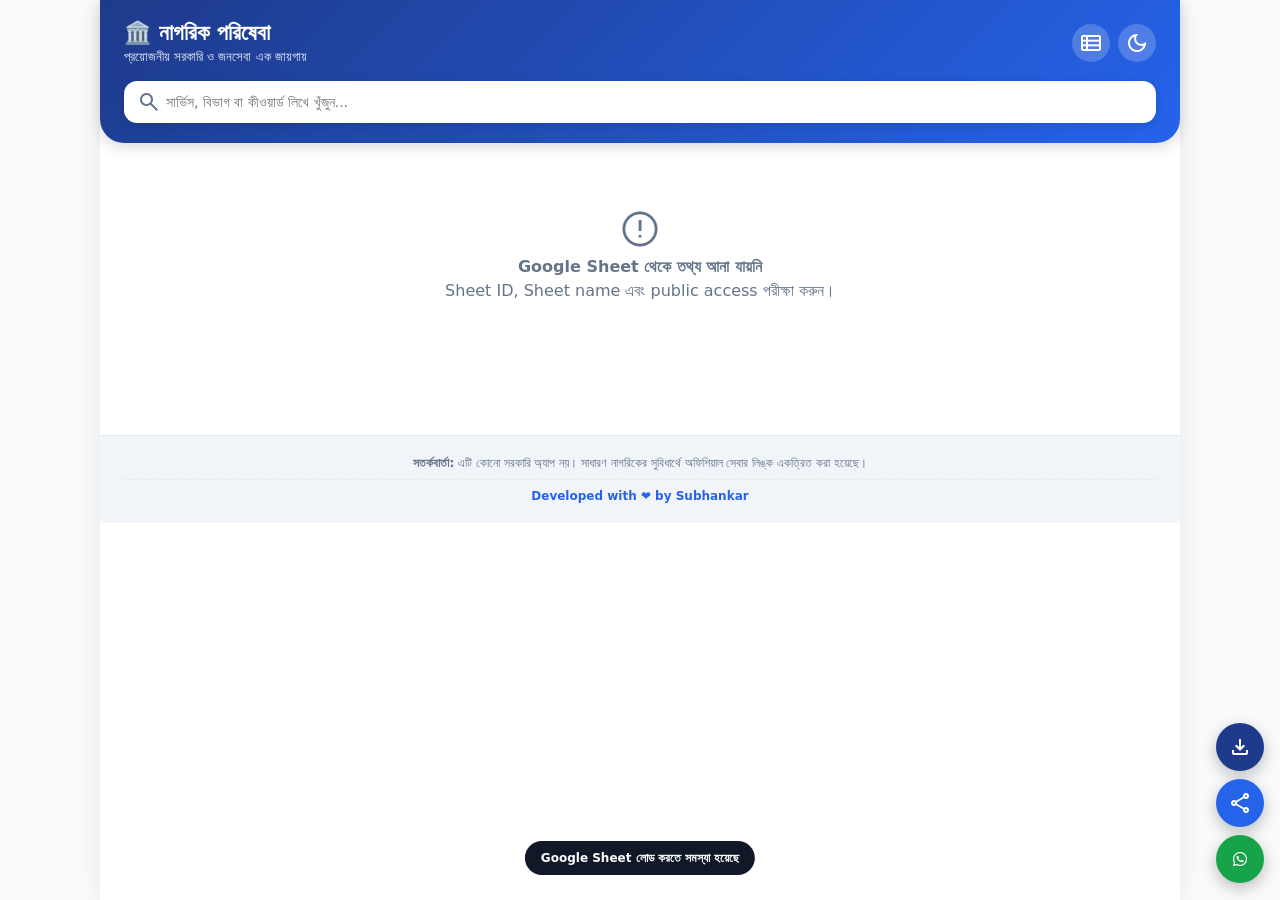
==== index_dynamic.html @ 8233a494 "Add files via upload" ====
<!DOCTYPE html>
<html lang="bn">
<head>
<meta charset="UTF-8">
<meta name="viewport" content="width=device-width, initial-scale=1.0">
<title>নাগরিক পরিষেবা</title>

<!-- Google Analytics -->
<script async src="https://www.googletagmanager.com/gtag/js?id=G-1K62MKE3JN"></script>
<script>
window.dataLayer=window.dataLayer||[];
function gtag(){dataLayer.push(arguments);}
gtag('js',new Date()); gtag('config','G-1K62MKE3JN');
</script>

<!-- OneSignal -->
<script src="https://cdn.onesignal.com/sdks/web/v16/OneSignalSDK.page.js" defer></script>
<script>
window.OneSignalDeferred=window.OneSignalDeferred||[];
OneSignalDeferred.push(async function(OneSignal){
  try{await OneSignal.init({appId:"8800109f-2e45-4275-a331-4e95d429a516"});}catch(e){}
});
</script>

<meta name="theme-color" content="#1e3a8a">
<meta name="mobile-web-app-capable" content="yes">
<meta name="apple-mobile-web-app-capable" content="yes">
<meta name="apple-mobile-web-app-title" content="নাগরিক সেবা">

<link rel="manifest" href="data:application/manifest+json,%7B%22name%22%3A%22%E0%A6%A8%E0%A6%BE%E0%A6%97%E0%A6%B0%E0%A6%BF%E0%A6%95%20%E0%A6%AA%E0%A6%B0%E0%A6%BF%E0%A6%B7%E0%A7%87%E0%A6%AC%E0%A6%BE%22%2C%22short_name%22%3A%22%E0%A6%A8%E0%A6%BE%E0%A6%97%E0%A6%B0%E0%A6%BF%E0%A6%95%20%E0%A6%B8%E0%A7%87%E0%A6%AC%E0%A6%BE%22%2C%22start_url%22%3A%22/%22%2C%22display%22%3A%22standalone%22%2C%22theme_color%22%3A%22%231e3a8a%22%7D">
<link rel="stylesheet" href="https://fonts.googleapis.com/css2?family=Material+Symbols+Outlined:opsz,wght,FILL,GRAD@24,400,0,0">
<link rel="stylesheet" href="https://cdnjs.cloudflare.com/ajax/libs/font-awesome/6.4.0/css/all.min.css">

<style>
:root{
  --bg:#f8fafc;--panel:#fff;--text:#0f172a;--muted:#64748b;
  --head1:#1e3a8a;--head2:#2563eb;--border:#e2e8f0;
  --footer:#f1f5f9;--shadow:0 4px 14px rgba(0,0,0,.07);
}
[data-theme="dark"]{
  --bg:#0b0f19;--panel:#111827;--text:#f8fafc;--muted:#94a3b8;
  --head1:#0b1329;--head2:#1e293b;--border:#374151;--footer:#0b0f19;
  --shadow:0 4px 14px rgba(0,0,0,.35);
}
*{box-sizing:border-box;margin:0;padding:0;font-family:system-ui,-apple-system,BlinkMacSystemFont,"Segoe UI","Noto Sans Bengali",sans-serif;-webkit-tap-highlight-color:transparent}
body{background:var(--bg);color:var(--text);display:flex;justify-content:center;min-height:100vh}
.app{width:100%;max-width:1080px;min-height:100vh;background:var(--panel);box-shadow:0 0 25px rgba(0,0,0,.08);position:relative}
header{background:linear-gradient(135deg,var(--head1),var(--head2));color:#fff;padding:20px 24px;border-radius:0 0 24px 24px;box-shadow:0 4px 15px rgba(0,0,0,.15)}
.header-top{display:flex;justify-content:space-between;align-items:center;gap:15px}
.header-title{font-size:22px;font-weight:900;display:flex;align-items:center;gap:8px}
.header-sub{font-size:13px;opacity:.9;margin-top:4px}
.controls{display:flex;gap:8px}
.hbtn{border:0;background:rgba(255,255,255,.2);color:#fff;width:38px;height:38px;border-radius:50%;cursor:pointer;display:grid;place-items:center}
.search{margin-top:16px;position:relative}
.search input{width:100%;padding:13px 45px 13px 42px;border:0;outline:0;border-radius:13px;background:#fff;color:#0f172a;font-size:14px;box-shadow:0 2px 8px rgba(0,0,0,.12)}
.search .material-symbols-outlined{position:absolute;left:13px;top:50%;transform:translateY(-50%);color:#64748b}
#clearSearch{position:absolute;right:8px;top:50%;transform:translateY(-50%);border:0;background:#e2e8f0;color:#475569;border-radius:50%;width:27px;height:27px;cursor:pointer;display:none}
.content{padding:20px 24px 100px}
.banner{display:none;color:#fff;text-decoration:none;border-radius:22px;padding:20px 22px;margin-bottom:20px;align-items:center;justify-content:space-between;gap:14px;border:2px solid rgba(255,255,255,.35);box-shadow:0 7px 22px rgba(0,0,0,.15);animation:pulse 2.3s infinite}
@keyframes pulse{50%{transform:scale(1.012);box-shadow:0 0 26px rgba(255,255,255,.35),0 9px 28px rgba(0,0,0,.2)}}
.fb{display:flex;align-items:center;gap:15px}.fb-icon{width:58px;height:58px;border-radius:17px;background:rgba(255,255,255,.2);display:grid;place-items:center;font-size:30px;flex-shrink:0}.fb-title{font-size:18px;font-weight:900}.fb-desc{font-size:13px;opacity:.95;margin-top:4px}
.filterbar{display:flex;gap:8px;overflow-x:auto;padding:2px 0 8px;scrollbar-width:none}.filterbar::-webkit-scrollbar{display:none}
.filter-btn{border:1px solid var(--border);background:var(--bg);color:var(--muted);border-radius:999px;padding:8px 13px;font-size:12px;font-weight:800;white-space:nowrap;cursor:pointer}
.filter-btn.active{background:#2563eb;color:#fff;border-color:#2563eb}
.section{margin-top:20px}.section-label{font-size:15px;font-weight:900;color:var(--muted);margin:0 0 11px 3px;display:flex;align-items:center;gap:7px}
.grid{display:grid;grid-template-columns:repeat(2,1fr);gap:13px}.list{display:flex;flex-direction:column;gap:11px}
.card{display:flex;position:relative;text-decoration:none;border-radius:16px;padding:14px;min-width:0;box-shadow:var(--shadow);border:1px solid rgba(0,0,0,.07);cursor:pointer;transition:transform .15s,opacity .15s}
.grid .card{flex-direction:column;align-items:flex-start}.list .card{align-items:center;gap:14px}.card:active{transform:scale(.985)}
.icon{width:45px;height:45px;border-radius:13px;background:rgba(255,255,255,.92);display:grid;place-items:center;font-size:21px;flex-shrink:0;margin-right:6px;box-shadow:0 2px 6px rgba(0,0,0,.08)}
.grid .icon{margin:0 0 10px}.info{min-width:0}.title{font-size:14.5px;font-weight:900;line-height:1.35}.desc{font-size:12px;font-weight:650;margin-top:3px;line-height:1.4;opacity:.88}
.badge{position:absolute;top:8px;right:8px;font-size:9px;background:#fff;color:#dc2626;border-radius:999px;padding:3px 6px;font-weight:900;box-shadow:0 1px 4px rgba(0,0,0,.15)}
.empty{display:none;text-align:center;padding:35px 15px;color:var(--muted)}.empty .material-symbols-outlined{font-size:42px;display:block;margin-bottom:7px}
.status{text-align:center;font-size:12px;color:var(--muted);padding:15px;display:none}
.clr-red{background:linear-gradient(135deg,#ef4444,#dc2626);color:#fff}.clr-blue{background:linear-gradient(135deg,#0284c7,#1e3a8a);color:#fff}.clr-green{background:linear-gradient(135deg,#16a34a,#15803d);color:#fff}.clr-purple{background:linear-gradient(135deg,#9333ea,#6b21a8);color:#fff}.clr-amber{background:linear-gradient(135deg,#d97706,#b45309);color:#fff}.clr-orange{background:linear-gradient(135deg,#ea580c,#c2410c);color:#fff}.clr-teal{background:linear-gradient(135deg,#0d9488,#0f766e);color:#fff}.clr-indigo{background:linear-gradient(135deg,#4f46e5,#3730a3);color:#fff}.clr-emerald{background:linear-gradient(135deg,#059669,#047857);color:#fff}.clr-slate{background:linear-gradient(135deg,#475569,#1e293b);color:#fff}
[data-theme="dark"] .icon{background:rgba(255,255,255,.2);color:#fff}
.modal{position:fixed;inset:0;background:rgba(0,0,0,.67);backdrop-filter:blur(4px);display:none;align-items:center;justify-content:center;z-index:1000;padding:12px}
.modal-box{background:var(--panel);color:var(--text);width:100%;max-width:650px;max-height:88vh;border-radius:23px;padding:18px 20px;box-shadow:0 18px 45px rgba(0,0,0,.3);overflow:auto}
.modal-head{display:flex;justify-content:space-between;align-items:center;border-bottom:1px solid var(--border);padding-bottom:12px;margin-bottom:13px}
.modal-head h3{font-size:17px;font-weight:900}.close{border:0;background:rgba(100,116,139,.12);color:var(--text);width:34px;height:34px;border-radius:50%;cursor:pointer;font-size:19px}
.action-row{border:1px solid var(--border);background:var(--bg);border-radius:14px;padding:13px;margin:9px 0;display:flex;justify-content:space-between;align-items:center;gap:12px}.action-info{min-width:0}.action-title{font-weight:850;font-size:14px}.action-desc{font-size:12px;color:var(--muted);margin-top:3px}.actions{display:flex;gap:6px;flex-wrap:wrap;justify-content:flex-end}.action-btn{display:inline-flex;align-items:center;gap:5px;border:0;border-radius:10px;padding:9px 12px;color:#fff;text-decoration:none;font-size:12px;font-weight:850;white-space:nowrap;cursor:pointer}.btn-blue{background:#2563eb}.btn-green{background:#16a34a}.btn-wa{background:#16a34a}.btn-call{background:#0f766e}.btn-gray{background:#475569}
.contact-box{margin-top:22px;border:1px solid var(--border);border-radius:18px;padding:16px;background:var(--bg)}.contact-title{font-weight:900;margin-bottom:9px}.contact-item{display:flex;justify-content:space-between;align-items:center;gap:10px;padding:10px 0;border-bottom:1px dashed var(--border)}.contact-item:last-child{border-bottom:0}.contact-name{font-size:13px;font-weight:800}.contact-number{font-size:12px;color:var(--muted)}
.support{margin-top:25px;padding:20px;border-radius:20px;background:linear-gradient(135deg,#0f766e,#115e59);color:#fff}.support-badge{font-size:11px;font-weight:900;opacity:.9}.support h3{font-size:18px;margin:5px 0}.support p{font-size:13px;line-height:1.55;opacity:.95}.support-actions{display:flex;gap:8px;flex-wrap:wrap;margin-top:13px}.support a{background:#fff;color:#0f766e;text-decoration:none;padding:10px 14px;border-radius:11px;font-size:12px;font-weight:900}
.floating{position:fixed;right:16px;bottom:17px;z-index:900;display:flex;flex-direction:column;gap:8px}.float{width:48px;height:48px;border-radius:50%;border:0;color:#fff;display:grid;place-items:center;text-decoration:none;box-shadow:0 5px 16px rgba(0,0,0,.25);cursor:pointer}.install{background:#1e3a8a}.share{background:#2563eb}.wa{background:#16a34a}.float .label{display:none}
footer{padding:18px 24px;text-align:center;background:var(--footer);border-top:1px solid var(--border);color:var(--muted);font-size:12px;line-height:1.5}
.toast{position:fixed;left:50%;bottom:25px;transform:translateX(-50%) translateY(80px);background:#111827;color:#fff;padding:10px 16px;border-radius:999px;font-size:12px;font-weight:800;z-index:2000;transition:.25s;opacity:0}.toast.show{transform:translateX(-50%) translateY(0);opacity:1}
@media(min-width:700px){.grid{grid-template-columns:repeat(3,1fr)}}
@media(min-width:1000px){.grid{grid-template-columns:repeat(4,1fr)}}
@media(max-width:520px){header{padding:17px}.content{padding:16px 15px 100px}.header-title{font-size:19px}.controls{gap:5px}.hbtn{width:35px;height:35px}.fb-title{font-size:16px}.fb-icon{width:50px;height:50px}.action-row{align-items:flex-start;flex-direction:column}.actions{width:100%;justify-content:flex-start}}
</style>
</head>

<body>
<div class="app">
<header>
  <div class="header-top">
    <div>
      <div class="header-title">🏛️ নাগরিক পরিষেবা</div>
      <div class="header-sub">প্রয়োজনীয় সরকারি ও জনসেবা এক জায়গায়</div>
    </div>
    <div class="controls">
      <button class="hbtn" onclick="toggleLayout()" title="Grid/List"><span id="viewIcon" class="material-symbols-outlined">view_list</span></button>
      <button class="hbtn" onclick="toggleTheme()" title="Theme"><span id="themeIcon" class="material-symbols-outlined">dark_mode</span></button>
    </div>
  </div>
  <div class="search">
    <span class="material-symbols-outlined">search</span>
    <input id="searchInput" type="search" placeholder="সার্ভিস, বিভাগ বা কীওয়ার্ড লিখে খুঁজুন..." oninput="filterServices()">
    <button id="clearSearch" onclick="clearSearch()">✕</button>
  </div>
</header>

<main class="content">
  <a id="featuredBanner" class="banner clr-orange" href="#" target="_blank">
    <div class="fb">
      <div id="bannerIcon" class="fb-icon">📢</div>
      <div><div id="bannerTitle" class="fb-title"></div><div id="bannerDesc" class="fb-desc"></div></div>
    </div>
    <span class="material-symbols-outlined">arrow_forward</span>
  </a>

  <div id="categoryFilters" class="filterbar"></div>
  <div id="loading" class="status">⏳ পরিষেবাগুলি লোড হচ্ছে...</div>
  <div id="serviceContainer"></div>
  <div id="emptyState" class="empty"><span class="material-symbols-outlined">search_off</span><b>কোনো পরিষেবা পাওয়া যায়নি</b><div style="margin-top:5px">অন্য শব্দ দিয়ে আবার চেষ্টা করুন।</div></div>

  <div id="supportBox" class="support" style="display:none">
    <div class="support-badge">🤝 আপনার ডিজিটাল বন্ধু</div>
    <h3 id="supportTitle">Online পরিষেবা</h3>
    <p id="supportDesc">অনলাইন ফর্ম, কার্ড ডাউনলোড, সংশোধন বা প্রিন্টের প্রয়োজনে যোগাযোগ করতে পারেন।</p>
    <div id="supportActions" class="support-actions"></div>
  </div>
</main>

<footer>
  <p><strong>সতর্কবার্তা:</strong> এটি কোনো সরকারি অ্যাপ নয়। সাধারণ নাগরিকের সুবিধার্থে অফিশিয়াল সেবার লিঙ্ক একত্রিত করা হয়েছে।</p>
  <p style="margin-top:7px;border-top:1px dashed var(--border);padding-top:7px;font-weight:700;color:#2563eb">Developed with ❤️ by Subhankar</p>
</footer>
</div>

<div class="floating">
  <button class="float install" onclick="installApp()" title="Install"><span class="material-symbols-outlined">download</span></button>
  <button class="float share" onclick="shareApp()" title="Share"><span class="material-symbols-outlined">share</span></button>
  <a id="floatWhatsApp" class="float wa" href="#" target="_blank" title="WhatsApp"><i class="fa-brands fa-whatsapp"></i></a>
</div>

<div id="serviceModal" class="modal" onclick="closeModal(event)">
  <div class="modal-box" onclick="event.stopPropagation()">
    <div class="modal-head">
      <h3 id="modalTitle">পরিষেবা</h3>
      <button class="close" onclick="hideModal()">✕</button>
    </div>
    <div id="modalContent"></div>
  </div>
</div>

<div id="toast" class="toast"></div>

<script>
/* =========================================================
   GOOGLE SHEET CONFIGURATION
   ========================================================= */
const CONTACT_SHEET_ID = "116flqqFRP8Z1xw6rGG1QKOlGYIydOn1Sn3ffClqtbd0";
const SERVICES_SHEET_ID = "1GEqurAZh1_GRDfNkUpyRBXl6dAmTtyo36_6dBpTbbZo";
const SHEET_NAME = "Sheet1";

/*
SERVICES SHEET recommended columns:
id | category | category_icon | name | description | icon | link |
type | color | active | order | badge | keywords

type:
link          = normal website link
phone         = tel link
whatsapp      = WhatsApp link
modal         = opens popup; link/action_link can be used
coming-soon   = shows coming soon popup
contact       = opens contact popup

color:
clr-red / clr-blue / clr-green / clr-purple / clr-amber /
clr-orange / clr-teal / clr-indigo / clr-emerald / clr-slate

active:
TRUE / FALSE
*/

/*
CONTACT SHEET recommended columns:
category | name | desc | call | whatsapp | action_link | mini_statement | active | order

Examples:
bank | SBI | SBI Balance Check | 18001234 | 919xxxxxxxxx | https://... | 18001234 | TRUE | 1
contact | WhatsApp | Online support | 9332434992 | 919332434992 | | | TRUE | 1
contact | Call | Direct support | 9332434992 | | | | TRUE | 2
*/

let allServices = [];
let allContacts = [];
let currentCategory = "all";
let deferredPrompt = null;
let layoutMode = localStorage.getItem("layoutView") || "grid";

/* ---------- নিরাপদ HTML ---------- */
function esc(value){
  return String(value ?? "").replace(/[&<>"']/g, m => ({
    "&":"&amp;","<":"&lt;",">":"&gt;",'"':"&quot;","'":"&#039;"
  }[m]));
}
function clean(value){ return String(value ?? "").trim(); }
function activeRow(row){ return !["false","no","0","off","inactive"].includes(clean(row.active).toLowerCase()); }
function orderValue(row){ const n=parseInt(row.order,10); return Number.isFinite(n)?n:999999; }
function colorClass(row){ const c=clean(row.color); return /^clr-[a-z]+$/i.test(c)?c:"clr-blue"; }
function iconValue(row){ return clean(row.icon)||clean(row.category_icon)||"🔗"; }

/* ---------- theme ---------- */
function applyTheme(theme){
  document.documentElement.setAttribute("data-theme",theme);
  document.getElementById("themeIcon").textContent=theme==="dark"?"light_mode":"dark_mode";
}
function toggleTheme(){
  const t=document.documentElement.getAttribute("data-theme")==="dark"?"light":"dark";
  applyTheme(t); localStorage.setItem("theme",t);
}
applyTheme(localStorage.getItem("theme")||"light");

/* ---------- grid/list ---------- */
function applyLayout(){
  document.querySelectorAll(".service-grid").forEach(el=>{
    el.classList.toggle("grid",layoutMode==="grid");
    el.classList.toggle("list",layoutMode==="list");
  });
  document.getElementById("viewIcon").textContent=layoutMode==="grid"?"view_list":"grid_view";
}
function toggleLayout(){
  layoutMode=layoutMode==="grid"?"list":"grid";
  localStorage.setItem("layoutView",layoutMode); applyLayout();
}

/* ---------- URL helpers ---------- */
function normalizePhone(v){
  return clean(v).replace(/[^\d+]/g,"");
}
function waUrl(number,message=""){
  let n=clean(number).replace(/[^\d]/g,"");
  if(n.length===10) n="91"+n;
  return "https://wa.me/"+n+(message?"?text="+encodeURIComponent(message):"");
}
function openUrl(url){
  if(!url) return;
  window.open(url,"_blank","noopener,noreferrer");
}

/* ---------- card action ---------- */
function cardMarkup(row){
  const name=clean(row.name)||"পরিষেবা";
  const desc=clean(row.description)||clean(row.desc)||clean(row.dept)||"বিস্তারিত দেখতে ক্লিক করুন";
  const type=clean(row.type).toLowerCase()||"link";
  const color=colorClass(row);
  const icon=iconValue(row);
  const badge=clean(row.badge);
  const keywords=clean(row.keywords);
  const searchable=(name+" "+desc+" "+clean(row.category)+" "+keywords).toLowerCase();

  let action="";
  if(type==="phone" || clean(row.call)){
    action=`onclick="event.preventDefault(); openPhone('${esc(normalizePhone(row.call||row.link))}')"`;
  }else if(type==="whatsapp"){
    action=`onclick="event.preventDefault(); openWhatsApp('${esc(row.whatsapp||row.link)}','${esc(row.whatsapp_message||name)}')"`;
  }else if(type==="modal" || type==="contact"){
    action=`onclick="event.preventDefault(); openServiceModal(${JSON.stringify(row).replace(/</g,"\\u003c")})"`;
  }else if(type==="coming-soon"){
    action=`onclick="event.preventDefault(); showComingSoon('${esc(name)}')"`;
  }else{
    const href=clean(row.link)||clean(row.action_link)||"#";
    action=`href="${esc(href)}" target="_blank" rel="noopener noreferrer"`;
  }

  return `<a class="card ${color}" data-search="${esc(searchable)}" data-category="${esc(clean(row.category))}" ${action}>
    ${badge?`<span class="badge">${esc(badge)}</span>`:""}
    <div class="icon">${esc(icon)}</div>
    <div class="info"><div class="title">${esc(name)}</div><div class="desc">${esc(desc)}</div></div>
  </a>`;
}

function renderServices(){
  const container=document.getElementById("serviceContainer");
  container.innerHTML="";
  const categories=[...new Set(allServices.map(x=>clean(x.category)).filter(Boolean))];

  const filtered=allServices.filter(row=>{
    const cat=clean(row.category);
    return currentCategory==="all" || cat===currentCategory;
  });

  if(!filtered.length){
    document.getElementById("emptyState").style.display="block";
    return;
  }
  document.getElementById("emptyState").style.display="none";

  const groups={};
  filtered.forEach(row=>{
    const cat=clean(row.category)||"অন্যান্য";
    if(!groups[cat]) groups[cat]=[];
    groups[cat].push(row);
  });

  Object.keys(groups).forEach(cat=>{
    const rows=groups[cat].sort((a,b)=>orderValue(a)-orderValue(b));
    const first=rows[0];
    const section=document.createElement("section");
    section.className="section service-section";
    section.dataset.category=cat;
    section.innerHTML=`
      <div class="section-label">${esc(clean(first.category_icon)||"📌")} ${esc(cat)}</div>
      <div class="service-grid">${rows.map(cardMarkup).join("")}</div>`;
    container.appendChild(section);
  });
  applyLayout();
  filterServices();
}

function renderFilters(){
  const box=document.getElementById("categoryFilters");
  const categories=[...new Set(allServices.map(x=>clean(x.category)).filter(Boolean))];
  box.innerHTML=`<button class="filter-btn active" data-cat="all" onclick="setCategory('all')">সব</button>`+
    categories.map(c=>`<button class="filter-btn" data-cat="${esc(c)}" onclick="setCategory('${esc(c)}')">${esc(c)}</button>`).join("");
}
function setCategory(cat){
  currentCategory=cat;
  document.querySelectorAll(".filter-btn").forEach(b=>b.classList.toggle("active",b.dataset.cat===cat));
  renderServices();
}

/* ---------- search ---------- */
function filterServices(){
  const q=clean(document.getElementById("searchInput").value).toLowerCase();
  document.getElementById("clearSearch").style.display=q?"block":"none";
  let visible=0;
  document.querySelectorAll(".service-section").forEach(section=>{
    let sectionVisible=0;
    section.querySelectorAll(".card").forEach(card=>{
      const hit=!q || clean(card.dataset.search).toLowerCase().includes(q);
      card.style.display=hit?(layoutMode==="grid"?"flex":"flex"):"none";
      if(hit)sectionVisible++;
    });
    section.style.display=sectionVisible?"block":"none";
    visible+=sectionVisible;
  });
  document.getElementById("emptyState").style.display=visible?"none":"block";
}
function clearSearch(){
  document.getElementById("searchInput").value="";
  filterServices();
  document.getElementById("searchInput").focus();
}

/* ---------- modal ---------- */
function showModal(title,html){
  document.getElementById("modalTitle").textContent=title||"পরিষেবা";
  document.getElementById("modalContent").innerHTML=html;
  document.getElementById("serviceModal").style.display="flex";
}
function hideModal(){document.getElementById("serviceModal").style.display="none";}
function closeModal(e){if(e.target.id==="serviceModal")hideModal();}
function showComingSoon(name){
  showModal(name,`<div style="text-align:center;padding:18px 5px">
    <div style="font-size:45px">⏳</div>
    <h3 style="margin:8px 0">শীঘ্রই আসছে</h3>
    <p style="color:var(--muted);line-height:1.6;font-size:13px">এই পরিষেবাটির লিঙ্ক এখনও দেওয়া হয়নি। Google Sheet-এর <b>link</b> কলামে লিঙ্ক বসালে এটি সরাসরি চালু করা যাবে।</p>
  </div>`);
}
function openServiceModal(row){
  const name=clean(row.name)||"পরিষেবা";
  const desc=clean(row.description)||clean(row.desc)||"";
  const links=[];
  const link=clean(row.link)||clean(row.action_link);
  const call=normalizePhone(row.call);
  const wa=clean(row.whatsapp);
  if(link) links.push(`<a class="action-btn btn-blue" href="${esc(link)}" target="_blank" rel="noopener">পোর্টাল <span class="material-symbols-outlined" style="font-size:15px">open_in_new</span></a>`);
  if(call) links.push(`<a class="action-btn btn-call" href="tel:${esc(call)}">📞 Call</a>`);
  if(wa) links.push(`<a class="action-btn btn-wa" href="${esc(waUrl(wa,name))}" target="_blank"><i class="fa-brands fa-whatsapp"></i> WhatsApp</a>`);
  showModal(name,`<div class="action-row">
    <div class="action-info"><div class="action-title">${esc(name)}</div><div class="action-desc">${esc(desc)}</div></div>
    <div class="actions">${links.join("")||'<span style="font-size:12px;color:var(--muted)">কোনো action link দেওয়া হয়নি</span>'}</div>
  </div>`);
}
function openPhone(number){ if(number) location.href="tel:"+number; }
function openWhatsApp(number,message){
  if(number) window.open(waUrl(number,message||"নমস্কার"),"_blank","noopener");
}

/* ---------- banner ---------- */
function renderBanner(){
  const b=allServices.find(x=>clean(x.category).toLowerCase()==="banner" && activeRow(x));
  const el=document.getElementById("featuredBanner");
  if(!b){el.style.display="none";return;}
  el.style.display="flex";
  el.className="banner "+colorClass(b);
  el.href=clean(b.link)||clean(b.action_link)||"#";
  el.target="_blank";
  document.getElementById("bannerIcon").textContent=iconValue(b);
  document.getElementById("bannerTitle").textContent=clean(b.name)||"বিশেষ ঘোষণা";
  document.getElementById("bannerDesc").textContent=clean(b.description)||clean(b.desc)||"বিস্তারিত জানতে ক্লিক করুন";
}

/* ---------- contacts ---------- */
function renderContacts(){
  const active=allContacts.filter(activeRow).sort((a,b)=>orderValue(a)-orderValue(b));
  const wa=active.find(x=>clean(x.whatsapp));
  const phone=active.find(x=>clean(x.call));

  const floatWa=document.getElementById("floatWhatsApp");
  if(wa) floatWa.href=waUrl(wa.whatsapp,"নমস্কার, নাগরিক পরিষেবা সম্পর্কে যোগাযোগ করতে চাই।");
  else if(phone) floatWa.href="tel:"+normalizePhone(phone.call);
  else floatWa.style.display="none";

  const supportRows=active.filter(x=>clean(x.category).toLowerCase()==="contact" || clean(x.category).toLowerCase()==="support");
  if(!supportRows.length)return;

  const box=document.getElementById("supportBox");
  box.style.display="block";
  const title=supportRows.find(x=>clean(x.name))?.name;
  if(title) document.getElementById("supportTitle").textContent=title;
  const desc=supportRows.find(x=>clean(x.desc))?.desc;
  if(desc) document.getElementById("supportDesc").textContent=desc;

  document.getElementById("supportActions").innerHTML=supportRows.map(x=>{
    const n=clean(x.name)||"যোগাযোগ";
    if(clean(x.whatsapp)) return `<a href="${esc(waUrl(x.whatsapp,n))}" target="_blank"><i class="fa-brands fa-whatsapp"></i> ${esc(n)}</a>`;
    if(clean(x.call)) return `<a href="tel:${esc(normalizePhone(x.call))}">📞 ${esc(n)}</a>`;
    if(clean(x.action_link)) return `<a href="${esc(x.action_link)}" target="_blank">🔗 ${esc(n)}</a>`;
    return "";
  }).join("");
}

/* ---------- Google Sheets ---------- */
async function fetchSheet(id){
  const url=`https://opensheet.elk.sh/${id}/${encodeURIComponent(SHEET_NAME)}`;
  const res=await fetch(url,{cache:"no-store"});
  if(!res.ok) throw new Error("Sheet HTTP "+res.status);
  const data=await res.json();
  return Array.isArray(data)?data:[];
}
async function loadSheets(){
  document.getElementById("loading").style.display="block";
  try{
    const [services,contacts]=await Promise.all([
      fetchSheet(SERVICES_SHEET_ID),
      fetchSheet(CONTACT_SHEET_ID)
    ]);
    allServices=services.filter(activeRow).filter(x=>clean(x.name)).sort((a,b)=>orderValue(a)-orderValue(b));
    allContacts=contacts.filter(activeRow).sort((a,b)=>orderValue(a)-orderValue(b));

    if(allServices.length){
      renderBanner(); renderFilters(); renderServices();
    }else{
      document.getElementById("emptyState").style.display="block";
      document.getElementById("emptyState").innerHTML="<span class='material-symbols-outlined'>cloud_off</span><b>Services Sheet-এ কোনো active service পাওয়া যায়নি</b><div style='margin-top:5px'>active কলামে TRUE দিন এবং name পূরণ করুন।</div>";
    }
    renderContacts();
  }catch(err){
    console.error(err);
    document.getElementById("emptyState").style.display="block";
    document.getElementById("emptyState").innerHTML="<span class='material-symbols-outlined'>error</span><b>Google Sheet থেকে তথ্য আনা যায়নি</b><div style='margin-top:5px'>Sheet ID, Sheet name এবং public access পরীক্ষা করুন।</div>";
    showToast("Google Sheet লোড করতে সমস্যা হয়েছে");
  }finally{
    document.getElementById("loading").style.display="none";
  }
}

/* ---------- PWA / share ---------- */
window.addEventListener("beforeinstallprompt",e=>{e.preventDefault();deferredPrompt=e;});
async function installApp(){
  if(deferredPrompt){
    deferredPrompt.prompt();
    try{await deferredPrompt.userChoice;}catch(e){}
    deferredPrompt=null;
  }else{
    showToast("Browser-এর Menu থেকে Install / Add to Home Screen ব্যবহার করুন");
  }
}
function shareApp(){
  const data={title:"নাগরিক পরিষেবা",text:"দরকারি সরকারি ও জনসেবা এক জায়গায়",url:location.href};
  if(navigator.share) navigator.share(data).catch(()=>{});
  else openWhatsApp("",data.text+" "+data.url);
}
function showToast(msg){
  const t=document.getElementById("toast");t.textContent=msg;t.classList.add("show");
  clearTimeout(window.toastTimer);window.toastTimer=setTimeout(()=>t.classList.remove("show"),2600);
}
document.addEventListener("keydown",e=>{if(e.key==="Escape")hideModal();});

/* ---------- start ---------- */
document.addEventListener("DOMContentLoaded",loadSheets);
</script>

<script>
window.va=window.va||function(){(window.vaq=window.vaq||[]).push(arguments);};
</script>
<script defer src="/_vercel/insights/script.js"></script>
</body>
</html>
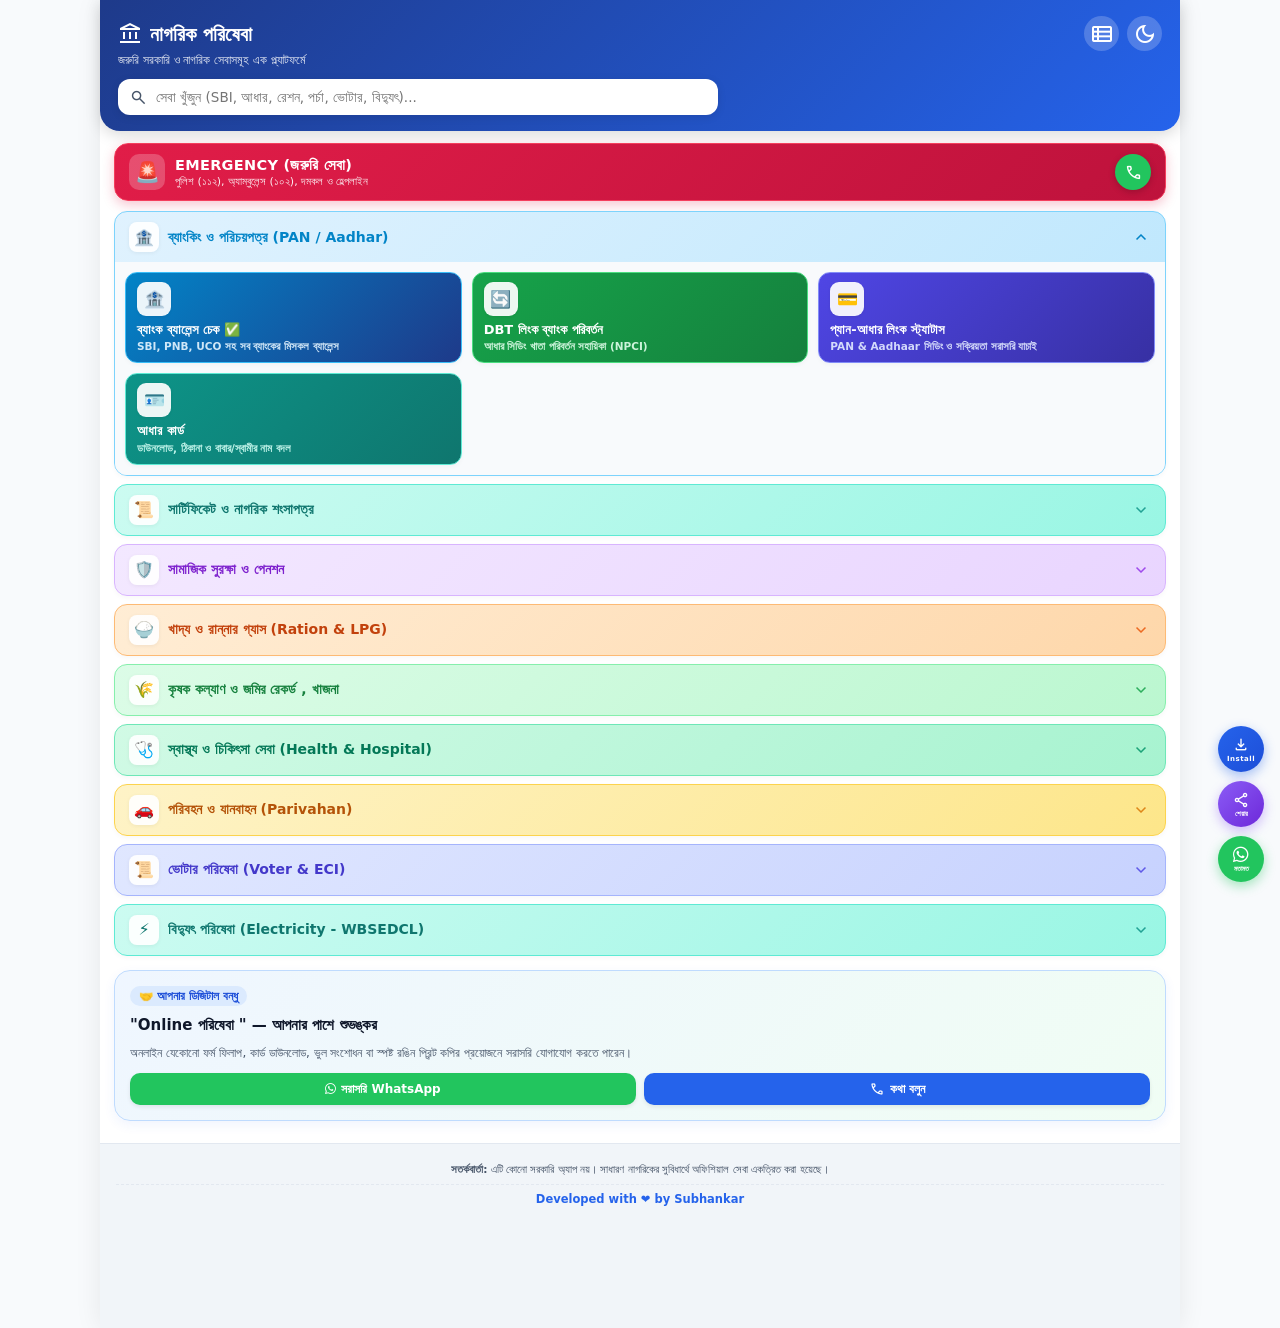
==== commit 8e8b90dd: "Update print statement from 'Hello' to 'Goodbye'" ====
--- a/index_dynamic.html
+++ b/index_dynamic.html
@@ -1,503 +1,2204 @@
 <!DOCTYPE html>
 <html lang="bn">
 <head>
-<meta charset="UTF-8">
-<meta name="viewport" content="width=device-width, initial-scale=1.0">
-<title>নাগরিক পরিষেবা</title>
-
-<!-- Google Analytics -->
-<script async src="https://www.googletagmanager.com/gtag/js?id=G-1K62MKE3JN"></script>
+    <meta charset="UTF-8">
+    <meta name="viewport" content="width=device-width, initial-scale=1.0">
+    <title>নাগরিক পরিষেবা</title>
+    
+    <!-- Google Analytics -->
+    <script async src="https://www.googletagmanager.com/gtag/js?id=G-1K62MKE3JN"></script>
+    <script>
+      window.dataLayer = window.dataLayer || [];
+      function gtag(){dataLayer.push(arguments);}
+      gtag('js', new Date());
+      gtag('config', 'G-1K62MKE3JN');
+    </script>
+
+    <!-- OneSignal Web Push Integration -->
+    <script src="https://cdn.onesignal.com/sdks/web/v16/OneSignalSDK.page.js" defer></script>
+    <script>
+      window.OneSignalDeferred = window.OneSignalDeferred || [];
+      OneSignalDeferred.push(async function(OneSignal) {
+        await OneSignal.init({
+          appId: "8800109f-2e45-4275-a331-4e95d429a516",
+        });
+      });
+    </script>
+
+    <link rel="manifest" href="data:application/manifest+json,%7B%22name%22%3A%22%E0%A6%A8%E0%A6%BE%E0%A6%97%E0%A6%B0%E0%A6%BF%E0%A6%95%20%E0%A6%AA%E0%A6%B0%E0%A6%BF%E0%A6%B7%E0%A7%87%E0%A6%AC%E0%A6%BE%22%2C%22short_name%22%3A%22%E0%A6%A8%E0%A6%BE%E0%A6%97%E0%A6%B0%E0%A6%BF%E0%A6%95%20%E0%A6%B8%E0%A7%87%E0%A6%AC%E0%A6%BE%22%2C%22start_url%22%3A%22%2F%22%2C%22display%22%3A%22standalone%22%2C%22background_color%22%3A%22%23ffffff%22%2C%22theme_color%22%3A%22%231e3a8a%22%2C%22icons%22%3A%5B%7B%22src%22%3A%22data%3Aimage%2Fsvg%2Bxml%2C%253Csvg%20xmlns%3D'http%3A%2F%2Fwww.w3.org%2F2000%2Fsvg'%20viewBox%3D'0%200%20512%20512'%253E%253Crect%20width%3D'512'%20height%3D'512'%20rx%3D'110'%20fill%3D'%25231e3a8a'%2F%253E%253Cpath%20d%3D'M256%20120%20L130%20190%20L130%20215%20L382%20215%20L382%20190%20Z'%20fill%3D'%2523ffffff'%2F%253E%253Crect%20x%3D'155'%20y%3D'230'%20width%3D'30'%20height%3D'120'%20rx%3D'6'%20fill%3D'%2523ffffff'%2F%253E%253Crect%20x%3D'215'%20y%3D'230'%20width%3D'30'%20height%3D'120'%20rx%3D'6'%20fill%3D'%2523ffffff'%2F%253E%253Crect%20x%3D'275'%20y%3D'230'%20width%3D'30'%20height%3D'120'%20rx%3D'6'%20fill%3D'%2523ffffff'%2F%253E%253Crect%20x%3D'335'%20y%3D'230'%20width%3D'30'%20height%3D'120'%20rx%3D'6'%20fill%3D'%2523ffffff'%2F%253E%253Crect%20x%3D'120'%20y%3D'360'%20width%3D'272'%20height%3D'24'%20rx%3D'5'%20fill%3D'%2523ffffff'%2F%253E%253C%2Fsvg%253E%22%2C%22sizes%22%3A%22512x512%22%2C%22type%22%3A%22image%2Fsvg%2Bxml%22%2C%22purpose%22%3A%22any%20maskable%22%7D%5D%7D">
+    
+    <meta name="theme-color" content="#1e3a8a">
+    <meta name="mobile-web-app-capable" content="yes">
+    <meta name="apple-mobile-web-app-capable" content="yes">
+    <meta name="apple-mobile-web-app-status-bar-style" content="default">
+    <meta name="apple-mobile-web-app-title" content="নাগরিক সেবা">
+
+    <link rel="stylesheet" href="https://fonts.googleapis.com/css2?family=Material+Symbols+Outlined:opsz,wght,FILL,GRAD@24,400,0,0" />
+    <link rel="stylesheet" href="https://cdnjs.cloudflare.com/ajax/libs/font-awesome/6.4.0/css/all.min.css" />
+    
+    <style>
+        :root {
+            --bg-color: #f8fafc;
+            --container-bg: #ffffff;
+            --text-main: #0f172a;
+            --text-sub: #475569;
+            --header-grad-1: #1e3a8a;
+            --header-grad-2: #2563eb;
+            --search-bg: #ffffff;
+            --footer-bg: #f1f5f9;
+            --footer-border: #e2e8f0;
+            --modal-bg: #ffffff;
+            --card-border: #e2e8f0;
+        }
+
+        [data-theme="dark"] {
+            --bg-color: #0b0f19;
+            --container-bg: #111827;
+            --text-main: #f8fafc;
+            --text-sub: #94a3b8;
+            --header-grad-1: #0b1329;
+            --header-grad-2: #1e293b;
+            --search-bg: #1e293b;
+            --footer-bg: #0b0f19;
+            --footer-border: #1f2937;
+            --modal-bg: #1e293b;
+            --card-border: #334155;
+        }
+
+        * {
+            box-sizing: border-box;
+            margin: 0;
+            padding: 0;
+            font-family: system-ui, -apple-system, BlinkMacSystemFont, "Segoe UI", Roboto, "Noto Sans Bengali", sans-serif;
+            -webkit-tap-highlight-color: transparent;
+            transition: background-color 0.2s ease, color 0.2s ease;
+        }
+
+        body {
+            background-color: var(--bg-color);
+            color: var(--text-main);
+            display: flex;
+            justify-content: center;
+        }
+
+        .app-container {
+            width: 100%;
+            max-width: 1080px;
+            min-height: 100vh;
+            background: var(--container-bg);
+            display: flex;
+            flex-direction: column;
+            box-shadow: 0 0 25px rgba(0,0,0,0.08);
+            position: relative;
+        }
+
+        .app-header {
+            background: linear-gradient(135deg, var(--header-grad-1), var(--header-grad-2));
+            color: #ffffff;
+            padding: 16px 18px;
+            border-bottom-left-radius: 20px;
+            border-bottom-right-radius: 20px;
+            box-shadow: 0 4px 15px rgba(0,0,0,0.15);
+        }
+
+        .header-top {
+            display: flex;
+            justify-content: space-between;
+            align-items: center;
+        }
+
+        .header-title {
+            font-size: 20px;
+            font-weight: 800;
+            display: flex;
+            align-items: center;
+            gap: 8px;
+        }
+
+        .header-controls {
+            display: flex;
+            gap: 8px;
+        }
+
+        .header-btn {
+            background: rgba(255, 255, 255, 0.2);
+            border: none;
+            color: #ffffff;
+            width: 35px;
+            height: 35px;
+            border-radius: 50%;
+            display: flex;
+            align-items: center;
+            justify-content: center;
+            cursor: pointer;
+        }
+
+        .header-sub {
+            font-size: 12px;
+            opacity: 0.9;
+            margin-top: 2px;
+        }
+
+        .search-box {
+            margin-top: 12px;
+            position: relative;
+            max-width: 600px;
+        }
+
+        .search-box input {
+            width: 100%;
+            padding: 10px 14px 10px 38px;
+            border-radius: 12px;
+            border: none;
+            outline: none;
+            font-size: 13.5px;
+            background: var(--search-bg);
+            color: var(--text-main);
+            box-shadow: 0 2px 8px rgba(0,0,0,0.1);
+        }
+
+        .search-box .material-symbols-outlined {
+            position: absolute;
+            left: 11px;
+            top: 50%;
+            transform: translateY(-50%);
+            color: var(--text-sub);
+            font-size: 19px;
+        }
+
+        .content {
+            padding: 12px 14px;
+            flex: 1;
+        }
+
+        /* জাম্বো ব্যানার (স্লিম ও সুসংহত) */
+        @keyframes bannerPulseGlow {
+            0% { transform: scale(1); box-shadow: 0 4px 12px rgba(0, 0, 0, 0.12); }
+            50% { transform: scale(1.01); box-shadow: 0 0 20px rgba(255, 255, 255, 0.6), 0 5px 22px rgba(249, 115, 22, 0.5); }
+            100% { transform: scale(1); box-shadow: 0 4px 12px rgba(0, 0, 0, 0.12); }
+        }
+
+        .featured-banner {
+            display: none;
+            width: 100%;
+            color: #ffffff;
+            border-radius: 14px;
+            padding: 12px 15px;
+            margin-bottom: 9px;
+            text-decoration: none;
+            align-items: center;
+            justify-content: space-between;
+            gap: 12px;
+            border: 1.5px solid rgba(255, 255, 255, 0.4);
+            animation: bannerPulseGlow 2.2s infinite ease-in-out;
+            cursor: pointer;
+        }
+
+        .fb-content { display: flex; align-items: center; gap: 12px; }
+        .fb-icon {
+            width: 40px; height: 40px;
+            background: rgba(255, 255, 255, 0.25);
+            border-radius: 11px;
+            display: flex; align-items: center; justify-content: center;
+            font-size: 22px; flex-shrink: 0;
+        }
+        .fb-title { font-size: 15px; font-weight: 900; line-height: 1.25; }
+        .fb-desc { font-size: 11.5px; opacity: 0.95; margin-top: 2px; font-weight: 600; }
+
+        /* স্বাধীন ইমার্জেন্সি কার্ড - স্লিম ও সুনির্দিষ্ট */
+        .standalone-emergency-card {
+            background: linear-gradient(135deg, #e11d48, #be123c);
+            color: #ffffff;
+            border-radius: 14px;
+            padding: 10px 14px;
+            display: flex;
+            align-items: center;
+            justify-content: space-between;
+            margin-bottom: 10px;
+            box-shadow: 0 4px 12px rgba(225, 29, 72, 0.25);
+            border: 1.5px solid #f43f5e;
+            cursor: pointer;
+            transition: transform 0.15s ease;
+        }
+        .standalone-emergency-card:active { transform: scale(0.985); }
+        .sec-left { display: flex; align-items: center; gap: 10px; }
+        .sec-icon {
+            width: 36px; height: 36px;
+            background: rgba(255,255,255,0.22);
+            border-radius: 10px;
+            display: flex; align-items: center; justify-content: center;
+            font-size: 20px; flex-shrink: 0;
+        }
+        .sec-title { font-size: 14.5px; font-weight: 900; letter-spacing: 0.3px; }
+        .sec-desc { font-size: 11px; opacity: 0.92; margin-top: 1px; }
+
+        /* ============================================================
+           স্লিম, ভাইব্র্যান্ট অল্টারনেটিভ ক্যাটাগরি স্ট্রিপস
+           ============================================================ */
+        .category-group {
+            margin-bottom: 8px;
+            border-radius: 13px;
+            overflow: hidden;
+            box-shadow: 0 2px 5px rgba(0,0,0,0.03);
+            transition: all 0.2s ease;
+            border: 1.5px solid transparent;
+        }
+
+        .category-header {
+            display: flex;
+            align-items: center;
+            justify-content: space-between;
+            padding: 10px 14px;
+            cursor: pointer;
+            user-select: none;
+            transition: all 0.15s ease;
+        }
+        .category-header:active { transform: scale(0.99); }
+
+        .category-header-title {
+            display: flex;
+            align-items: center;
+            gap: 9px;
+            font-size: 14px;
+            font-weight: 800;
+        }
+
+        .category-icon-badge {
+            width: 30px;
+            height: 30px;
+            border-radius: 8px;
+            display: flex;
+            align-items: center;
+            justify-content: center;
+            font-size: 16px;
+            flex-shrink: 0;
+            background: rgba(255, 255, 255, 0.92);
+            box-shadow: 0 1px 4px rgba(0,0,0,0.06);
+        }
+
+        .category-arrow {
+            font-size: 20px;
+            transition: transform 0.25s ease;
+            opacity: 0.85;
+        }
+
+        .category-group.open .category-arrow {
+            transform: rotate(180deg);
+            opacity: 1;
+        }
+
+        .category-body {
+            display: none;
+            padding: 10px;
+            background: var(--bg-color);
+        }
+
+        .category-group.open .category-body {
+            display: block;
+        }
+
+        /* বাইরে ক্যাটাগরি স্ট্রিপগুলোর উজ্জ্বল অল্টারনেটিভ থিম (Light Mode) */
+        .cat-theme-blue { background: linear-gradient(135deg, #e0f2fe, #bae6fd); border-color: #7dd3fc; }
+        .cat-theme-blue .category-header-title { color: #0284c7; }
+        .cat-theme-blue .category-arrow { color: #0284c7; }
+
+        .cat-theme-teal { background: linear-gradient(135deg, #ccfbf1, #99f6e4); border-color: #5eead4; }
+        .cat-theme-teal .category-header-title { color: #0f766e; }
+        .cat-theme-teal .category-arrow { color: #0d9488; }
+
+        .cat-theme-purple { background: linear-gradient(135deg, #f3e8ff, #e9d5ff); border-color: #d8b4fe; }
+        .cat-theme-purple .category-header-title { color: #7e22ce; }
+        .cat-theme-purple .category-arrow { color: #9333ea; }
+
+        .cat-theme-orange { background: linear-gradient(135deg, #ffedd5, #fed7aa); border-color: #fdba74; }
+        .cat-theme-orange .category-header-title { color: #c2410c; }
+        .cat-theme-orange .category-arrow { color: #ea580c; }
+
+        .cat-theme-green { background: linear-gradient(135deg, #dcfce7, #bbf7d0); border-color: #86efac; }
+        .cat-theme-green .category-header-title { color: #15803d; }
+        .cat-theme-green .category-arrow { color: #16a34a; }
+
+        .cat-theme-emerald { background: linear-gradient(135deg, #d1fae5, #a7f3d0); border-color: #6ee7b7; }
+        .cat-theme-emerald .category-header-title { color: #047857; }
+        .cat-theme-emerald .category-arrow { color: #059669; }
+
+        .cat-theme-amber { background: linear-gradient(135deg, #fef3c7, #fde68a); border-color: #fcd34d; }
+        .cat-theme-amber .category-header-title { color: #b45309; }
+        .cat-theme-amber .category-arrow { color: #d97706; }
+
+        .cat-theme-indigo { background: linear-gradient(135deg, #e0e7ff, #c7d2fe); border-color: #a5b4fc; }
+        .cat-theme-indigo .category-header-title { color: #4338ca; }
+        .cat-theme-indigo .category-arrow { color: #4f46e5; }
+
+        /* Dark Mode */
+        [data-theme="dark"] .category-icon-badge { background: rgba(255, 255, 255, 0.15); }
+        [data-theme="dark"] .cat-theme-blue { background: linear-gradient(135deg, #0c2847, #07192d); border-color: #0284c7; }
+        [data-theme="dark"] .cat-theme-blue .category-header-title { color: #7dd3fc; }
+
+        [data-theme="dark"] .cat-theme-teal { background: linear-gradient(135deg, #073832, #041f1c); border-color: #0d9488; }
+        [data-theme="dark"] .cat-theme-teal .category-header-title { color: #5eead4; }
+
+        [data-theme="dark"] .cat-theme-purple { background: linear-gradient(135deg, #37145c, #1e0933); border-color: #9333ea; }
+        [data-theme="dark"] .cat-theme-purple .category-header-title { color: #d8b4fe; }
+
+        [data-theme="dark"] .cat-theme-orange { background: linear-gradient(135deg, #441a05, #240d02); border-color: #ea580c; }
+        [data-theme="dark"] .cat-theme-orange .category-header-title { color: #fdba74; }
+
+        [data-theme="dark"] .cat-theme-green { background: linear-gradient(135deg, #0a3d1c, #05200e); border-color: #16a34a; }
+        [data-theme="dark"] .cat-theme-green .category-header-title { color: #86efac; }
+
+        [data-theme="dark"] .cat-theme-emerald { background: linear-gradient(135deg, #053b2d, #022119); border-color: #059669; }
+        [data-theme="dark"] .cat-theme-emerald .category-header-title { color: #6ee7b7; }
+
+        [data-theme="dark"] .cat-theme-amber { background: linear-gradient(135deg, #422804, #241503); border-color: #d97706; }
+        [data-theme="dark"] .cat-theme-amber .category-header-title { color: #fde68a; }
+
+        [data-theme="dark"] .cat-theme-indigo { background: linear-gradient(135deg, #1d2159, #0e102e); border-color: #4f46e5; }
+        [data-theme="dark"] .cat-theme-indigo .category-header-title { color: #a5b4fc; }
+
+        /* ============================================================
+           গ্রিড ও লিস্ট ভিউ
+           ============================================================ */
+        .app-view-grid {
+            display: grid;
+            grid-template-columns: repeat(2, 1fr);
+            gap: 8px;
+        }
+
+        @media (min-width: 768px) {
+            .app-view-grid { grid-template-columns: repeat(3, 1fr); gap: 10px; }
+        }
+
+        .app-view-list {
+            display: flex;
+            flex-direction: column;
+            gap: 7px;
+        }
+
+        .service-card {
+            border-radius: 12px;
+            padding: 9px 11px;
+            display: flex;
+            box-shadow: 0 2px 4px rgba(0,0,0,0.03);
+            cursor: pointer;
+            position: relative;
+            text-decoration: none;
+            border: 1px solid rgba(0,0,0,0.06);
+            transition: transform 0.12s ease;
+        }
+        .service-card:active { transform: scale(0.98); }
+
+        .app-view-grid .service-card { flex-direction: column; align-items: flex-start; }
+        .app-view-grid .icon-circle { margin-bottom: 6px; margin-right: 0; }
+
+        .app-view-list .service-card { flex-direction: row; align-items: center; gap: 10px; padding: 9px 12px; }
+        .app-view-list .icon-circle { margin-bottom: 0; margin-right: 0; }
+
+        .icon-circle {
+            width: 34px;
+            height: 34px;
+            border-radius: 9px;
+            display: flex;
+            align-items: center;
+            justify-content: center;
+            font-size: 17px;
+            background: rgba(255,255,255,0.92);
+            box-shadow: 0 1px 3px rgba(0,0,0,0.07);
+            flex-shrink: 0;
+        }
+
+        .card-info { display: flex; flex-direction: column; }
+        .card-title { font-size: 13px; font-weight: 800; line-height: 1.25; }
+        .card-dept { font-size: 10.5px; margin-top: 2px; font-weight: 600; opacity: 0.92; }
+
+        /* কার্ড কালার প্যালেট */
+        .clr-red { background: linear-gradient(135deg, #ef4444, #dc2626) !important; border-color: #b91c1c !important; color: #ffffff !important; }
+        .clr-red .card-title, .clr-red .fb-title { color: #ffffff !important; }
+        .clr-red .card-dept, .clr-red .fb-desc { color: #fee2e2 !important; }
+
+        .clr-blue { background: linear-gradient(135deg, #0284c7, #1e3a8a) !important; border-color: #38bdf8 !important; color: #ffffff !important; }
+        .clr-blue .card-title, .clr-blue .fb-title { color: #ffffff !important; }
+        .clr-blue .card-dept, .clr-blue .fb-desc { color: #e0f2fe !important; }
+
+        .clr-green { background: linear-gradient(135deg, #16a34a, #15803d) !important; border-color: #4ade80 !important; color: #ffffff !important; }
+        .clr-green .card-title, .clr-green .fb-title { color: #ffffff !important; }
+        .clr-green .card-dept, .clr-green .fb-desc { color: #dcfce7 !important; }
+
+        .clr-purple { background: linear-gradient(135deg, #9333ea, #6b21a8) !important; border-color: #c084fc !important; color: #ffffff !important; }
+        .clr-purple .card-title, .clr-purple .fb-title { color: #ffffff !important; }
+        .clr-purple .card-dept, .clr-purple .fb-desc { color: #f3e8ff !important; }
+
+        .clr-amber { background: linear-gradient(135deg, #d97706, #b45309) !important; border-color: #fcd34d !important; color: #ffffff !important; }
+        .clr-amber .card-title, .clr-amber .fb-title { color: #ffffff !important; }
+        .clr-amber .card-dept, .clr-amber .fb-desc { color: #fef3c7 !important; }
+
+        .clr-orange { background: linear-gradient(135deg, #ea580c, #c2410c) !important; border-color: #fdba74 !important; color: #ffffff !important; }
+        .clr-orange .card-title, .clr-orange .fb-title { color: #ffffff !important; }
+        .clr-orange .card-dept, .clr-orange .fb-desc { color: #ffedd5 !important; }
+
+        .clr-teal { background: linear-gradient(135deg, #0d9488, #0f766e) !important; border-color: #5eead4 !important; color: #ffffff !important; }
+        .clr-teal .card-title, .clr-teal .fb-title { color: #ffffff !important; }
+        .clr-teal .card-dept, .clr-teal .fb-desc { color: #ccfbf1 !important; }
+
+        .clr-indigo { background: linear-gradient(135deg, #4f46e5, #3730a3) !important; border-color: #818cf8 !important; color: #ffffff !important; }
+        .clr-indigo .card-title, .clr-indigo .fb-title { color: #ffffff !important; }
+        .clr-indigo .card-dept, .clr-indigo .fb-desc { color: #e0e7ff !important; }
+
+        .clr-emerald { background: linear-gradient(135deg, #059669, #047857) !important; border-color: #6ee7b7 !important; color: #ffffff !important; }
+        .clr-emerald .card-title, .clr-emerald .fb-title { color: #ffffff !important; }
+        .clr-emerald .card-dept, .clr-emerald .fb-desc { color: #d1fae5 !important; }
+
+        /* ============================================================
+           মোডাল ও সাব-কার্ডের প্রিমিয়াম অল্টারনেটিভ কালারস
+           ============================================================ */
+        .modal-overlay {
+            position: fixed;
+            top: 0; left: 0; width: 100%; height: 100%;
+            background: rgba(0, 0, 0, 0.65);
+            display: none; align-items: center; justify-content: center;
+            z-index: 1000; padding: 10px; backdrop-filter: blur(4px);
+        }
+
+        .modal-box {
+            background: var(--modal-bg);
+            color: var(--text-main);
+            width: 100%; max-width: 700px; height: 90vh;
+            border-radius: 20px; padding: 14px 16px;
+            display: flex; flex-direction: column;
+            box-shadow: 0 16px 40px rgba(0,0,0,0.3);
+            position: relative;
+        }
+
+        .modal-header {
+            display: flex; justify-content: space-between; align-items: center;
+            border-bottom: 1px solid var(--card-border);
+            padding-bottom: 10px; margin-bottom: 10px; flex-shrink: 0;
+        }
+
+        .modal-header h3 {
+            font-size: 16.5px; font-weight: 800;
+            display: flex; align-items: center; gap: 7px; color: var(--text-main);
+        }
+
+        .modal-close {
+            background: rgba(0,0,0,0.06); border: none; color: var(--text-main);
+            width: 30px; height: 30px; border-radius: 50%; font-size: 18px;
+            cursor: pointer; display: flex; align-items: center; justify-content: center;
+        }
+
+        .modal-scroll-area { flex: 1; overflow-y: auto; padding-right: 3px; }
+
+        /* অল্টারনেটিভ কালারফুল সাব-কার্ডস (Sub-cards / Service Rows) */
+        .sub-card-row {
+            display: flex;
+            align-items: center;
+            justify-content: space-between;
+            padding: 10px 14px;
+            border-radius: 12px;
+            gap: 10px;
+            margin-bottom: 8px;
+            border: 1.5px solid transparent;
+            box-shadow: 0 2px 5px rgba(0,0,0,0.03);
+        }
+
+        /* অল্টারনেটিভ মোডাল রো কালারস */
+        .sub-theme-blue { background: #f0f9ff; border-color: #bae6fd; }
+        .sub-theme-blue .bs-title { color: #0369a1; }
+
+        .sub-theme-teal { background: #f0fdfa; border-color: #99f6e4; }
+        .sub-theme-teal .bs-title { color: #0f766e; }
+
+        .sub-theme-emerald { background: #ecfdf5; border-color: #a7f3d0; }
+        .sub-theme-emerald .bs-title { color: #047857; }
+
+        .sub-theme-green { background: #f0fdf4; border-color: #bbf7d0; }
+        .sub-theme-green .bs-title { color: #15803d; }
+
+        .sub-theme-amber { background: #fffbeb; border-color: #fde68a; }
+        .sub-theme-amber .bs-title { color: #b45309; }
+
+        .sub-theme-orange { background: #fff7ed; border-color: #fed7aa; }
+        .sub-theme-orange .bs-title { color: #c2410c; }
+
+        .sub-theme-purple { background: #faf5ff; border-color: #e9d5ff; }
+        .sub-theme-purple .bs-title { color: #7e22ce; }
+
+        .sub-theme-red { background: #fef2f2; border-color: #fecaca; }
+        .sub-theme-red .bs-title { color: #b91c1c; }
+
+        .sub-theme-indigo { background: #eef2ff; border-color: #c7d2fe; }
+        .sub-theme-indigo .bs-title { color: #4338ca; }
+
+        /* ডার্ক মোডে সাব-কার্ডস */
+        [data-theme="dark"] .sub-theme-blue { background: #0c233c; border-color: #0369a1; }
+        [data-theme="dark"] .sub-theme-blue .bs-title { color: #7dd3fc; }
+
+        [data-theme="dark"] .sub-theme-teal { background: #092c28; border-color: #0f766e; }
+        [data-theme="dark"] .sub-theme-teal .bs-title { color: #5eead4; }
+
+        [data-theme="dark"] .sub-theme-emerald { background: #063428; border-color: #047857; }
+        [data-theme="dark"] .sub-theme-emerald .bs-title { color: #6ee7b7; }
+
+        [data-theme="dark"] .sub-theme-green { background: #0c311c; border-color: #15803d; }
+        [data-theme="dark"] .sub-theme-green .bs-title { color: #86efac; }
+
+        [data-theme="dark"] .sub-theme-amber { background: #372306; border-color: #b45309; }
+        [data-theme="dark"] .sub-theme-amber .bs-title { color: #fde68a; }
+
+        [data-theme="dark"] .sub-theme-orange { background: #381806; border-color: #c2410c; }
+        [data-theme="dark"] .sub-theme-orange .bs-title { color: #fdba74; }
+
+        [data-theme="dark"] .sub-theme-purple { background: #2b1248; border-color: #7e22ce; }
+        [data-theme="dark"] .sub-theme-purple .bs-title { color: #d8b4fe; }
+
+        [data-theme="dark"] .sub-theme-red { background: #380b0b; border-color: #b91c1c; }
+        [data-theme="dark"] .sub-theme-red .bs-title { color: #fca5a5; }
+
+        [data-theme="dark"] .sub-theme-indigo { background: #191c49; border-color: #4338ca; }
+        [data-theme="dark"] .sub-theme-indigo .bs-title { color: #a5b4fc; }
+
+        /* ব্যাংকের রঙিন কার্ড আইটেম */
+        .bank-card-item {
+            border: 1.5px solid var(--card-border);
+            border-radius: 13px;
+            overflow: hidden;
+            margin-bottom: 9px;
+            transition: all 0.2s ease;
+        }
+
+        .bank-header-btn {
+            display: flex;
+            justify-content: space-between;
+            align-items: center;
+            padding: 11px 15px;
+            cursor: pointer;
+            transition: background 0.15s ease;
+        }
+
+        .bank-header-btn .b-name {
+            font-weight: 800;
+            font-size: 14.5px;
+        }
+
+        .bank-body-content {
+            padding: 10px;
+            border-top: 1px dashed var(--card-border);
+            display: flex;
+            flex-direction: column;
+            gap: 8px;
+            background: rgba(0,0,0,0.015);
+        }
+
+        .bs-info { display: flex; flex-direction: column; gap: 2px; flex: 1; }
+        .bs-title { font-size: 13.5px; font-weight: 800; display: flex; align-items: center; gap: 5px; }
+        .bs-desc { font-size: 11.5px; font-weight: 600; color: var(--text-sub); }
+
+        .bs-btn {
+            padding: 7px 12px; border-radius: 9px; font-size: 12px; font-weight: 800;
+            text-decoration: none; color: #ffffff; display: inline-flex; align-items: center;
+            gap: 4px; white-space: nowrap; box-shadow: 0 2px 4px rgba(0,0,0,0.08);
+            flex-shrink: 0; border: none; cursor: pointer;
+        }
+        .bs-btn:active { transform: scale(0.96); }
+
+        .btn-wa { background: #22c55e; color: #ffffff; }
+        .btn-call { background: #16a34a; color: #ffffff; }
+        .btn-call-sub { background: #2563eb; color: #ffffff; }
+        .btn-sms { background: #ea580c; color: #ffffff; }
+        .btn-link { background: #2563eb; color: #ffffff; }
+
+        .personal-support-card {
+            background: linear-gradient(135deg, #eff6ff, #f0fdf4);
+            border: 1.5px solid #bfdbfe; border-radius: 16px; padding: 15px;
+            margin: 14px 0 10px 0; display: flex; flex-direction: column; gap: 9px;
+            box-shadow: 0 4px 12px rgba(37, 99, 235, 0.07);
+        }
+
+        [data-theme="dark"] .personal-support-card {
+            background: linear-gradient(135deg, #1e293b, #0f172a); border-color: #334155;
+        }
+
+        .psc-badge {
+            display: inline-flex; align-items: center; gap: 5px;
+            background: #dbeafe; color: #1d4ed8; font-size: 11.5px;
+            font-weight: 700; padding: 3px 9px; border-radius: 20px; width: fit-content;
+        }
+
+        [data-theme="dark"] .psc-badge { background: #1e3a8a; color: #93c5fd; }
+        .psc-title { font-size: 15px; font-weight: 700; color: var(--text-main); line-height: 1.35; }
+        .psc-desc { font-size: 12px; color: var(--text-sub); line-height: 1.5; }
+        .psc-buttons { display: flex; gap: 8px; margin-top: 2px; }
+        .psc-btn {
+            flex: 1; padding: 8px 11px; border-radius: 10px; font-size: 12px; font-weight: 700;
+            text-decoration: none; display: inline-flex; align-items: center; justify-content: center;
+            gap: 5px; box-shadow: 0 2px 4px rgba(0,0,0,0.08);
+        }
+
+        .psc-btn-wa { background: #22c55e; color: #ffffff; }
+        .psc-btn-call { background: #2563eb; color: #ffffff; }
+
+        .floating-action-group {
+            position: fixed; bottom: 18px; right: 16px;
+            display: flex; flex-direction: column; gap: 9px; z-index: 100;
+        }
+
+        .floating-round-btn {
+            width: 46px; height: 46px; border-radius: 50%;
+            display: flex; flex-direction: column; align-items: center; justify-content: center;
+            border: none; cursor: pointer; text-decoration: none; color: #ffffff;
+            transition: transform 0.15s ease, box-shadow 0.15s ease;
+        }
+
+        .floating-round-btn:active { transform: scale(0.92); }
+        .float-install-btn { background: linear-gradient(135deg, #2563eb, #1d4ed8); box-shadow: 0 4px 12px rgba(37, 99, 235, 0.4); }
+        .float-share-btn { background: linear-gradient(135deg, #8b5cf6, #6d28d9); box-shadow: 0 4px 12px rgba(139, 92, 246, 0.4); }
+        .float-whatsapp-btn { background: #22c55e; box-shadow: 0 4px 12px rgba(34, 197, 94, 0.4); }
+
+        .floating-round-btn span.material-symbols-outlined, 
+        .floating-round-btn i { font-size: 18px; }
+        .floating-round-btn span.btn-label { font-size: 7px; font-weight: 700; margin-top: 2px; line-height: 1; }
+
+        footer {
+            padding: 18px 16px 120px 16px; background: var(--footer-bg);
+            border-top: 1px solid var(--footer-border); font-size: 10.5px;
+            text-align: center; color: var(--text-sub); line-height: 1.5;
+        }
+    </style>
+</head>
+<body>
+
+<div class="app-container">
+
+    <div class="app-header">
+        <div class="header-top">
+            <div class="header-title">
+                <span class="material-symbols-outlined">account_balance</span>
+                নাগরিক পরিষেবা
+            </div>
+            <div class="header-controls">
+                <button class="header-btn" onclick="toggleLayoutView()" title="লিস্ট/গ্রিড ভিউ">
+                    <span class="material-symbols-outlined" id="viewIcon">view_list</span>
+                </button>
+                <button class="header-btn" onclick="toggleTheme()" title="ডার্ক/লাইট মোড">
+                    <span class="material-symbols-outlined" id="themeIcon">dark_mode</span>
+                </button>
+            </div>
+        </div>
+        <div class="header-sub">জরুরি সরকারি ও নাগরিক সেবাসমূহ এক প্ল্যাটফর্মে</div>
+        
+        <div class="search-box">
+            <span class="material-symbols-outlined">search</span>
+            <input type="text" id="searchInput" placeholder="সেবা খুঁজুন (SBI, আধার, রেশন, পর্চা, ভোটার, বিদ্যুৎ)..." onkeyup="filterServices()">
+        </div>
+    </div>
+
+    <div class="content">
+
+        <!-- ১. ডায়নামিক জাম্বো ব্যানার (স্লিম) -->
+        <a id="featuredDynamicBanner" href="#" target="_blank" class="featured-banner clr-orange">
+            <div class="fb-content">
+                <div class="fb-icon" id="fbIcon">⛺</div>
+                <div>
+                    <div class="fb-title" id="fbTitle">জরুরি নাগরিক ঘোষণা</div>
+                    <div class="fb-desc" id="fbDesc">বিস্তারিত তথ্য জানতে এখানে ক্লিক করুন</div>
+                </div>
+            </div>
+            <span class="material-symbols-outlined" style="font-size: 22px; font-weight: 800;">arrow_forward</span>
+        </a>
+
+        <!-- ২. স্লিম ইমার্জেন্সি সার্ভিস কুইক কার্ড -->
+        <div class="standalone-emergency-card" onclick="openModal('emergencyModal')">
+            <div class="sec-left">
+                <div class="sec-icon">🚨</div>
+                <div>
+                    <div class="sec-title">EMERGENCY (জরুরি সেবা)</div>
+                    <div class="sec-desc">পুলিশ (১১২), অ্যাম্বুলেন্স (১০২), দমকল ও হেল্পলাইন</div>
+                </div>
+            </div>
+            <div style="background: #22c55e; width: 36px; height: 36px; border-radius: 50%; display: flex; align-items: center; justify-content: center; box-shadow: 0 2px 7px rgba(0,0,0,0.2); flex-shrink: 0;">
+                <span class="material-symbols-outlined" style="font-size: 19px; color: #ffffff;">call</span>
+            </div>
+        </div>
+
+        <!-- ============================================================
+             স্লিম ক্যাটাগরি ফোল্ডারসমূহ
+             ============================================================ -->
+
+        <!-- ১. ব্যাংকিং ও পরিচয়পত্র -->
+        <div class="category-group cat-theme-blue open" id="groupBanking">
+            <div class="category-header" onclick="toggleCategory('groupBanking')">
+                <div class="category-header-title">
+                    <div class="category-icon-badge">🏦</div>
+                    <span>ব্যাংকিং ও পরিচয়পত্র (PAN / Aadhar)</span>
+                </div>
+                <span class="material-symbols-outlined category-arrow">expand_more</span>
+            </div>
+            <div class="category-body">
+                <div id="serviceGridBanking" class="app-view-grid">
+                    
+                    <div class="service-card clr-blue" onclick="openModal('bankFullModal')" data-keywords="bank balance check sbi pnb uco bob axis hdfc icici স্টেট ব্যাঙ্ক পাঞ্জাব বরোদা গ্রামীণ বিকাশ ব্যালেন্স টাকা একাউন্ট">
+                        <div class="icon-circle">🏦</div>
+                        <div class="card-info">
+                            <div class="card-title">ব্যাংক ব্যালেন্স চেক ✅</div>
+                            <div class="card-dept">SBI, PNB, UCO সহ সব ব্যাংকের মিসকল ব্যালেন্স</div>
+                        </div>
+                    </div>
+
+                    <div class="service-card clr-green" onclick="openModal('dbtModal')" data-keywords="dbt npci aadhar seeding khata bank account change সরকারি টাকা ডিবিটি একাউন্ট পরিবর্তন">
+                        <div class="icon-circle">🔄</div>
+                        <div class="card-info">
+                            <div class="card-title">DBT লিংক ব্যাংক পরিবর্তন</div>
+                            <div class="card-dept">আধার সিডিং খাতা পরিবর্তন সহায়িকা (NPCI)</div>
+                        </div>
+                    </div>
+
+                    <a href="https://eportal.incometax.gov.in/iec/foservices/#/pre-login/link-aadhaar-status" target="_blank" class="service-card clr-indigo" data-keywords="pan aadhar link status প্যান আধার সংযোগ সক্রিয় যাচাই ইনকাম ট্যাক্স eportal">
+                        <div class="icon-circle">💳</div>
+                        <div class="card-info">
+                            <div class="card-title">প্যান-আধার লিংক স্ট্যাটাস</div>
+                            <div class="card-dept">PAN & Aadhaar সিডিং ও সক্রিয়তা সরাসরি যাচাই</div>
+                        </div>
+                    </a>
+                        
+                    <div class="service-card clr-teal" onclick="openModal('aadhaarModal')" data-keywords="aadhar card adhar aadhaar আধার কার্ড ডাউনলোড মোবাইল লিংক ঠিকানা বাবার নাম স্বামীর নাম care of uidai myaadhaar">
+                        <div class="icon-circle">🪪</div>
+                        <div class="card-info">
+                            <div class="card-title">আধার কার্ড</div>
+                            <div class="card-dept">ডাউনলোড, ঠিকানা ও বাবার/স্বামীর নাম বদল</div>
+                        </div>
+                    </div>
+
+                </div>
+            </div>
+        </div>
+
+        <!-- ২. সার্টিফিকেট ও নাগরিক শংসাপত্র -->
+        <div class="category-group cat-theme-teal" id="groupCert">
+            <div class="category-header" onclick="toggleCategory('groupCert')">
+                <div class="category-header-title">
+                    <div class="category-icon-badge">📜</div>
+                    <span>সার্টিফিকেট ও নাগরিক শংসাপত্র</span>
+                </div>
+                <span class="material-symbols-outlined category-arrow">expand_more</span>
+            </div>
+            <div class="category-body">
+                <div id="serviceGridCert" class="app-view-grid">
+                    <a href="https://janma-mrityutathya.wb.gov.in/verifycertificate" target="_blank" class="service-card clr-teal" data-keywords="birth certificate verify qr code জন্ম শংসাপত্র ভেরিফাই যাচাই মৃত্যু তথ্য janma mrityu">
+                        <div class="icon-circle">📷</div>
+                        <div class="card-info">
+                            <div class="card-title">জন্ম শংসাপত্র Verify (QR Code)</div>
+                            <div class="card-dept">কিউআর কোড বা নম্বর দিয়ে সত্যতা যাচাই</div>
+                        </div>
+                    </a>
+                    <a href="https://janma-mrityutathya.wb.gov.in/" target="_blank" class="service-card clr-blue" data-keywords="birth death certificate download জন্ম ও মৃত্যু শংসাপত্র ডাউনলোড প্রিন্ট janmasathi">
+                        <div class="icon-circle">📥</div>
+                        <div class="card-info">
+                            <div class="card-title">জন্ম ও মৃত্যু শংসাপত্র Download</div>
+                            <div class="card-dept">Citizen Services থেকে সার্টিফিকেট প্রিন্ট</div>
+                        </div>
+                    </a>
+                    <a href="https://castcertificatewb.gov.in/searchappl" target="_blank" class="service-card clr-emerald" data-keywords="caste certificate sc st কাস্ট সার্টিফিকেট এসসি এসটি শংসাপত্র অনুসন্ধান">
+                        <div class="icon-circle">🪪</div>
+                        <div class="card-info">
+                            <div class="card-title">কাস্ট সার্টিফিকেট ভেরিফাই</div>
+                            <div class="card-dept">SC / ST শংসাপত্র অনুসন্ধান ও স্ট্যাটাস</div>
+                        </div>
+                    </a>
+                    <a href="https://castcertificatewb.gov.in/searchappl" target="_blank" class="service-card clr-purple" data-keywords="obc certificate verify ওবিসি সার্টিফিকেট ভেরিফাই অনগ্রসর শ্রেণি কল্যাণ">
+                        <div class="icon-circle">📋</div>
+                        <div class="card-info">
+                            <div class="card-title">OBC সার্টিফিকেট ভেরিফাই</div>
+                            <div class="card-dept">অনগ্রসর শ্রেণি কল্যাণ দপ্তর ও ওবিসি স্ট্যাটাস</div>
+                        </div>
+                    </a>
+                    <a href="https://wb.gov.in/" target="_blank" class="service-card clr-amber" data-keywords="panchayat income certificate পঞ্চায়েত ইনকাম সার্টিফিকেট আয়ের শংসাপত্র">
+                        <div class="icon-circle">📜</div>
+                        <div class="card-info">
+                            <div class="card-title">পঞ্চায়েত ইনকাম সার্টিফিকেট</div>
+                            <div class="card-dept">গ্রাম পঞ্চায়েত আয়ের শংসাপত্র আবেদন</div>
+                        </div>
+                    </a>
+                </div>
+            </div>
+        </div>
+
+        <!-- ৩. সামাজিক সুরক্ষা ও পেনশন -->
+        <div class="category-group cat-theme-purple" id="groupSocial">
+            <div class="category-header" onclick="toggleCategory('groupSocial')">
+                <div class="category-header-title">
+                    <div class="category-icon-badge">🛡️</div>
+                    <span>সামাজিক সুরক্ষা ও পেনশন</span>
+                </div>
+                <span class="material-symbols-outlined category-arrow">expand_more</span>
+            </div>
+            <div class="category-body">
+                <div id="serviceGrid1" class="app-view-grid">
+                    <a href="https://samarth.wb.gov.in/track-applicant-public" target="_blank" class="service-card clr-purple" data-keywords="pension samarth bardhokya bidhoba dibyango ভাতা বার্ধক্য বিধবা দিব্যাঙ্গ পেনশন">
+                        <div class="icon-circle">♿</div>
+                        <div class="card-info">
+                            <div class="card-title">বার্ধক্য, বিধবা ও দিব্যাঙ্গ ভাতা</div>
+                            <div class="card-dept">সমর্থ (Samarth) পোর্টাল আবেদন ট্র্যাকিং</div>
+                        </div>
+                    </a>
+                    <a href="https://cmo.wb.gov.in/landing/raise-grievance" target="_blank" class="service-card clr-orange" data-keywords="cmo grievance sorasori mukhyamantri সরাসরি মুখ্যমন্ত্রী অভিযোগ হেল্পলাইন">
+                        <div class="icon-circle">📢</div>
+                        <div class="card-info">
+                            <div class="card-title">সরাসরি মুখ্যমন্ত্রী</div>
+                            <div class="card-dept">অভিযোগ ও সহায়তা পোর্টাল</div>
+                        </div>
+                    </a>
+                    <a href="https://jks.wb.gov.in/Default.aspx" target="_blank" class="service-card clr-emerald" data-keywords="jonokalyan shibir duare sarkar জনকল্যাণ শিবির ক্যাম্প দুয়ারে সরকার">
+                        <div class="icon-circle">⛺</div>
+                        <div class="card-info">
+                            <div class="card-title">জনকল্যাণ শিবির</div>
+                            <div class="card-dept">ক্যাম্পের বিস্তারিত ও পরিষেবা</div>
+                        </div>
+                    </a>
+                    <a href="https://pmvishwakarma.gov.in/" target="_blank" class="service-card clr-amber" data-keywords="pm vishwakarma বিশ্বকর্মা যোজনা কারিগর লোন ঋণ">
+                        <div class="icon-circle">🛠️</div>
+                        <div class="card-info">
+                            <div class="card-title">PM বিশ্বকর্মা যোজনা</div>
+                            <div class="card-dept">কারিগরদের অফিসিয়াল পোর্টাল</div>
+                        </div>
+                    </a>
+                    <a href="https://register.eshram.gov.in/#/user/aadhaar-login" target="_blank" class="service-card clr-amber" data-keywords="eshram e-shram শ্রম কার্ড শ্রমিক মজদুর লেবার">
+                        <div class="icon-circle">👷</div>
+                        <div class="card-info">
+                            <div class="card-title">ই-শ্রম কার্ড (e-Shram)</div>
+                            <div class="card-dept">আধার ওটিপি দিয়ে সরাসরি ডাউনলোড</div>
+                        </div>
+                    </a>
+                    <a href="https://socialregistry.wb.gov.in/citizen/#/" target="_blank" class="service-card clr-teal" data-keywords="annapurna yojana অন্নপূর্ণা যোজনা সোশ্যাল রেজিস্ট্রি খাদ্য">
+                        <div class="icon-circle">🍚</div>
+                        <div class="card-info">
+                            <div class="card-title">অন্নপূর্ণা যোজনা Status</div>
+                            <div class="card-dept">সোশ্যাল রেজিস্ট্রি পশ্চিমবঙ্গ</div>
+                        </div>
+                    </a>
+                    <a href="https://yubasathi.wb.gov.in/Default.aspx" target="_blank" class="service-card clr-blue" data-keywords="yuba sathi shakti যুবসাথী যুব শক্তি বেকার ভাতা">
+                        <div class="icon-circle">⚡</div>
+                        <div class="card-info">
+                            <div class="card-title">যুব শক্তি Status</div>
+                            <div class="card-dept">যুবসাথী স্কিম পোর্টাল</div>
+                        </div>
+                    </a>
+                </div>
+            </div>
+        </div>
+
+        <!-- ৪. খাদ্য ও রান্নার গ্যাস -->
+        <div class="category-group cat-theme-orange" id="groupFood">
+            <div class="category-header" onclick="toggleCategory('groupFood')">
+                <div class="category-header-title">
+                    <div class="category-icon-badge">🍚</div>
+                    <span>খাদ্য ও রান্নার গ্যাস (Ration & LPG)</span>
+                </div>
+                <span class="material-symbols-outlined category-arrow">expand_more</span>
+            </div>
+            <div class="category-body">
+                <div id="serviceGrid2" class="app-view-grid">
+                    <div class="service-card clr-orange" onclick="openModal('rationModal')" data-keywords="ration card rasan khadya wbpds ekyc download mobile link রেশন কার্ড চাল গম খাদ্য e-kyc ডাউনলোড সংশোধন">
+                        <div class="icon-circle">🍚</div>
+                        <div class="card-info">
+                            <div class="card-title">রেশন কার্ড পরিষেবা</div>
+                            <div class="card-dept">ডাউনলোড, e-KYC, মোবাইল লিংক ও কারেকশন</div>
+                        </div>
+                    </div>
+                    <a href="https://wa.me/919332434992?text=নমস্কার,%20আমি%20ভালো%20কোয়ালিটির%20রেশন%20PVC%20কার্ড%20অর্ডার%20করতে%20চাই।" target="_blank" class="service-card clr-green" data-keywords="ration pvc card smart plastic print অর্ডার প্লাস্টিক রেশন স্মার্ট কার্ড">
+                        <div class="icon-circle">🪪</div>
+                        <div class="card-info">
+                            <div class="card-title">রেশন PVC কার্ড অর্ডার</div>
+                            <div class="card-dept" style="display: flex; align-items: center; gap: 4px; margin-top: 4px;">
+                                <span>প্লাস্টিক স্মার্ট কার্ড প্রিন্ট</span> • 
+                                <span style="display: inline-flex; align-items: center; gap: 3px; color: #16a34a; font-weight: 700;">
+                                    <i class="fa-brands fa-whatsapp" style="font-size: 13px;"></i> Order Now
+                                </span>
+                            </div>
+                        </div>
+                    </a>
+                    <div class="service-card clr-amber" onclick="openModal('lpgModal')" data-keywords="lpg gas booking indane bharat hp cylinder রিফিল সিলিন্ডার রান্নার গ্যাস বুকিং ইন্ডেন ভারত এইচপি">
+                        <div class="icon-circle">🔥</div>
+                        <div class="card-info">
+                            <div class="card-title">LPG গ্যাস বুকিং ও e-KYC স্ট্যাটাস</div>
+                            <div class="card-dept">Indane, Bharat ও HP গ্যাস রিফিল ও কল</div>
+                        </div>
+                    </div>
+                </div>
+            </div>
+        </div>
+
+        <!-- ৫. কৃষক কল্যাণ ও জমির রেকর্ড , খাজনা -->
+        <div class="category-group cat-theme-green" id="groupFarmer">
+            <div class="category-header" onclick="toggleCategory('groupFarmer')">
+                <div class="category-header-title">
+                    <div class="category-icon-badge">🌾</div>
+                    <span>কৃষক কল্যাণ ও জমির রেকর্ড , খাজনা</span>
+                </div>
+                <span class="material-symbols-outlined category-arrow">expand_more</span>
+            </div>
+            <div class="category-body">
+                <div id="serviceGrid3" class="app-view-grid">
+                    <a href="https://pmfby.gov.in/farmerLogin" target="_blank" class="service-card clr-green" data-keywords="pmfby fosol bima crop insurance ফসল বীমা প্রধানমন্ত্রী">
+                        <div class="icon-circle">🌾</div>
+                        <div class="card-info">
+                            <div class="card-title">প্রধানমন্ত্রী ফসল বীমা যোজনা</div>
+                            <div class="card-dept">ফসল বীমা পোর্টাল ও স্ট্যাটাস</div>
+                        </div>
+                    </a>
+                    <div class="service-card clr-teal" onclick="openModal('landRecordHelpModal')" data-keywords="land record porcha khatian dag jomi banglarbhumi পর্চা খতিয়ান দাগ জমির রেকর্ড বাংলার ভূমি প্রিন্ট">
+                        <div class="icon-circle">📜</div>
+                        <div class="card-info">
+                            <div class="card-title">জমির পর্চা / রেকর্ড (ROR)</div>
+                            <div class="card-dept">বাংলার ভূমি পোর্টাল ও খতিয়ান রঙিন প্রিন্ট কপি</div>
+                        </div>
+                    </div>
+                    <div class="service-card clr-amber" onclick="openModal('taxModal')" data-keywords="khajna tax holding municipality panchayat খাজনা ট্যাক্স হোল্ডিং মিউসিপ্যালিটি পঞ্চায়েত রসিদ">
+                        <div class="icon-circle">🏠</div>
+                        <div class="card-info">
+                            <div class="card-title">খাজনা ও বাড়ির হোল্ডিং ট্যাক্স</div>
+                            <div class="card-dept">পঞ্চায়েত ও পৌরসভার ট্যাক্স এবং রসিদ</div>
+                        </div>
+                    </div>
+                    <a href="https://krishakbandhu.wb.gov.in/farmer_search" target="_blank" class="service-card clr-blue" data-keywords="krishak bandhu search id কৃষক বন্ধু পুরনো আইডি সার্চ ভোটার কার্ড">
+                        <div class="icon-circle">🌱</div>
+                        <div class="card-info">
+                            <div class="card-title">কৃষক বন্ধু আইডি চেক (পুরনো পোর্টাল)</div>
+                            <div class="card-dept">ভোটার কার্ড দিয়ে স্ট্যাটাস ও আইডি বের করুন</div>
+                        </div>
+                    </a>
+                    <a href="https://krishakbandhu.wb.gov.in/" target="_blank" class="service-card clr-indigo" data-keywords="krishak bandhu new নতুন কৃষক বন্ধু পোর্টাল আবেদন টাকা">
+                        <div class="icon-circle">🆕</div>
+                        <div class="card-info">
+                            <div class="card-title">নতুন কৃষক বন্ধু পোর্টাল</div>
+                            <div class="card-dept">নতুন আবেদনের স্ট্যাটাস ও তথ্য যাচাই</div>
+                        </div>
+                    </a>
+                    <a href="https://pmkisan.gov.in/BeneficiaryStatus_New.aspx" target="_blank" class="service-card clr-amber" data-keywords="pm kisan pmkisan ekyc টাকা ২০০০ কিস্তি পিএম কিসান স্ট্যাটাস">
+                        <div class="icon-circle">🔍</div>
+                        <div class="card-info">
+                            <div class="card-title">PM Kisan স্ট্যাটাস ও e-KYC</div>
+                            <div class="card-dept">কিস্তির টাকা ঢোকার অবস্থা ও কেওয়াইসি যাচাই</div>
+                        </div>
+                    </a>
+                    <a href="https://wbfr.agristack.gov.in/farmer-registry-wb/#/homePrintEnrollmentDetails" target="_blank" class="service-card clr-teal" data-keywords="agristack farmer id ডিজিটাল ফার্মার এগ্রিস্ট্যাক কৃষক কার্ড">
+                        <div class="icon-circle">🪪</div>
+                        <div class="card-info">
+                            <div class="card-title">AgriStack কৃষক ID</div>
+                            <div class="card-dept">ডিজিটাল ফার্মার আইডি কার্ড প্রিন্ট</div>
+                        </div>
+                    </a>
+                </div>
+            </div>
+        </div>
+
+        <!-- ৬. স্বাস্থ্য ও চিকিৎসা সেবা -->
+        <div class="category-group cat-theme-emerald" id="groupHealth">
+            <div class="category-header" onclick="toggleCategory('groupHealth')">
+                <div class="category-header-title">
+                    <div class="category-icon-badge">🩺</div>
+                    <span>স্বাস্থ্য ও চিকিৎসা সেবা (Health & Hospital)</span>
+                </div>
+                <span class="material-symbols-outlined category-arrow">expand_more</span>
+            </div>
+            <div class="category-body">
+                <div id="serviceGrid4" class="app-view-grid">
+                    <a href="https://onlinehmis.wbhealth.gov.in/MobileOPDTicketBooking.aspx?HC=xskVKHEM7dSleQ3LyFJ2dQ%3d%3d" target="_blank" class="service-card clr-teal" style="border: 1.5px solid #2dd4bf;" data-keywords="ghatal hospital opd ticket বুকিং ঘাটাল মহকুমা সুপার স্পেশালিটি হাসপাতাল ওপিডি">
+                        <div class="icon-circle">🏥</div>
+                        <div class="card-info">
+                            <div class="card-title" style="color: #0f766e;">ঘাটাল সুপার স্পেশালিটি OPD টিকিট</div>
+                            <div class="card-dept">ঘাটাল হাসপাতালের সরাসরি টিকিট বুকিং</div>
+                        </div>
+                    </a>
+                    <div class="service-card clr-blue" onclick="openModal('wbHospModal')" style="border: 1.5px solid #93c5fd;" data-keywords="medical college opd sskm test report মেডিকেল কলেজ কলকাতা ডাক্তার টেস্ট রিপোর্ট">
+                        <div class="icon-circle">🩺</div>
+                        <div class="card-info">
+                            <div class="card-title" style="color: #1d4ed8;">মেডিকেল কলেজ OPD ও ল্যাব রিপোর্ট</div>
+                            <div class="card-dept">SSKM ও কলকাতা হাসপাতালের রিপোর্ট</div>
+                        </div>
+                    </div>
+                    <div class="service-card clr-red" onclick="openModal('bloodBankModal')" data-keywords="blood bank live stock রক্ত ব্লাড ব্যাংক eraktkosh ১০৪ হেল্পলাইন গ্রুপ">
+                        <div class="icon-circle">🩸</div>
+                        <div class="card-info">
+                            <div class="card-title">রক্তের সন্ধান ও ব্লাড ব্যাংক</div>
+                            <div class="card-dept">লাইভ ব্লাড স্টক চেক ও হেল্পলাইন</div>
+                        </div>
+                    </div>
+                    <a href="https://ssai.swasthyasathi.gov.in/OnlinePublicInfoHub/OnlineCardVerificationIndex" target="_blank" class="service-card clr-blue" data-keywords="swasthya sathi স্বাস্থ্যসাথী কার্ড চেক ব্যালেন্স সক্রিয়তা">
+                        <div class="icon-circle">🏥</div>
+                        <div class="card-info">
+                            <div class="card-title">স্বাস্থ্যসাথী কার্ড ভেরিফিকেশন</div>
+                            <div class="card-dept">কার্ড সক্রিয়তা ও ব্যালেন্স চেক</div>
+                        </div>
+                    </a>
+                    <div class="service-card clr-amber" onclick="openComingSoon('মুখ্যমন্ত্রী স্বাস্থ্য বীমা যোজনা')" style="border: 1.5px dashed #f59e0b; cursor: pointer;" data-keywords="mukhyamantri swasthya bima মুখ্যমন্ত্রী স্বাস্থ্য বীমা">
+                        <div class="icon-circle">⏳</div>
+                        <div class="card-info">
+                            <div class="card-title" style="color: #b45309;">মুখ্যমন্ত্রী স্বাস্থ্য বীমা যোজনা</div>
+                            <div class="card-dept" style="font-weight: 700; color: #d97706;">শীঘ্রই আসছে (ক্লিক করুন)</div>
+                        </div>
+                    </div>
+                    <a href="https://beneficiary.nha.gov.in/" target="_blank" class="service-card clr-green" data-keywords="ayushman bharat pmjay আয়ুষ্মান ভারত কার্ড ৫ লাখ চিকিৎসা">
+                        <div class="icon-circle">💉</div>
+                        <div class="card-info">
+                            <div class="card-title">আয়ুষ্মান ভারত কার্ড (PMJAY)</div>
+                            <div class="card-dept">কেন্দ্রীয় সরকারি স্বাস্থ্য বীমা পোর্টাল</div>
+                        </div>
+                    </a>
+                    <a href="https://abha.rqbeonline.co.in/ABHA/SearchAbhaCard" target="_blank" class="service-card clr-purple" data-keywords="abha card download আভা হেলথ আইডি ডিজিটাল স্বাস্থ্য কার্ড">
+                        <div class="icon-circle">🪪</div>
+                        <div class="card-info">
+                            <div class="card-title">আভা (ABHA) কার্ড ডাউনলোড</div>
+                            <div class="card-dept">ডিজিটাল হেলথ অ্যাকাউন্ট কার্ড</div>
+                        </div>
+                    </a>
+                </div>
+            </div>
+        </div>
+
+        <!-- ৭. পরিবহন ও যানবাহন -->
+        <div class="category-group cat-theme-amber" id="groupVehicle">
+            <div class="category-header" onclick="toggleCategory('groupVehicle')">
+                <div class="category-header-title">
+                    <div class="category-icon-badge">🚗</div>
+                    <span>পরিবহন ও যানবাহন (Parivahan)</span>
+                </div>
+                <span class="material-symbols-outlined category-arrow">expand_more</span>
+            </div>
+            <div class="category-body">
+                <div id="serviceGrid5" class="app-view-grid">
+                    <a href="https://vahan.parivahan.gov.in/nrservices/faces/user/citizen/searchstatus.xhtml" target="_blank" class="service-card clr-blue" data-keywords="vahan rc car bike owner গাড়ির বিবরণ মালিক গাড়ি বাইক নম্বর parivahan">
+                        <div class="icon-circle">🚘</div>
+                        <div class="card-info">
+                            <div class="card-title">গাড়ির বিবরণ ও মালিক (RC)</div>
+                            <div class="card-dept">Vahan গাড়ির নম্বর যাচাই</div>
+                        </div>
+                    </a>
+                    <a href="https://sarathi.parivahan.gov.in/sarathiservice/applViewStatus.do" target="_blank" class="service-card clr-amber" data-keywords="driving license dl sarathi ড্রাইভিং লাইসেন্স আবেদন ট্র্যাকিং">
+                        <div class="icon-circle">🪪</div>
+                        <div class="card-info">
+                            <div class="card-title">ড্রাইভিং লাইসেন্স Status</div>
+                            <div class="card-dept">সারথি লাইসেন্স আবেদন ট্র্যাকিং</div>
+                        </div>
+                    </a>
+                    <a href="https://echallan.parivahan.gov.in/index/accused-challan" target="_blank" class="service-card clr-orange" data-keywords="traffic fine echallan ট্রাফিক চালান ফাইন গাড়ি কেস">
+                        <div class="icon-circle">⚠️</div>
+                        <div class="card-info">
+                            <div class="card-title">ট্রাফিক ই-চালান ও ফাইন</div>
+                            <div class="card-dept">গাড়ির চালান যাচাই ও পেমেন্ট</div>
+                        </div>
+                    </a>
+                    <div class="service-card clr-purple" onclick="openComingSoon('পিঙ্ক কার্ড (Pink Card)')" style="border: 1.5px dashed #a855f7; cursor: pointer;" data-keywords="pink card পিঙ্ক কার্ড">
+                        <div class="icon-circle">🎫</div>
+                        <div class="card-info">
+                            <div class="card-title" style="color: #7e22ce;">পিঙ্ক কার্ড (Pink Card)</div>
+                            <div class="card-dept" style="font-weight: 700; color: #9333ea;">শীঘ্রই আসছে (ক্লিক করুন)</div>
+                        </div>
+                    </div>
+                </div>
+            </div>
+        </div>
+
+        <!-- ৮. ভোটার পরিষেবা ECI -->
+        <div class="category-group cat-theme-indigo" id="groupVoter">
+            <div class="category-header" onclick="toggleCategory('groupVoter')">
+                <div class="category-header-title">
+                    <div class="category-icon-badge">📜</div>
+                    <span>ভোটার পরিষেবা (Voter & ECI)</span>
+                </div>
+                <span class="material-symbols-outlined category-arrow">expand_more</span>
+            </div>
+            <div class="category-body">
+                <div id="serviceGrid6" class="app-view-grid">
+                    <a href="https://electoralsearch.eci.gov.in/uesfmempmlkypo" target="_blank" class="service-card clr-blue" data-keywords="voter list search epic কার্ড নম্বর ভোটার তালিকা নাম অনুসন্ধান নির্বাচন eci">
+                        <div class="icon-circle">🔎</div>
+                        <div class="card-info">
+                            <div class="card-title">ভোটার লিস্টে নাম অনুসন্ধান</div>
+                            <div class="card-dept">ভোটার কার্ড নম্বর দিয়ে সার্চ</div>
+                        </div>
+                    </a>
+                    <div class="service-card clr-purple" onclick="openModal('voterUpdateModal')" data-keywords="new voter card mobile link correction নতুন ভোটার কার্ড নাম সংশোধন মোবাইল লিংক">
+                        <div class="icon-circle">📲</div>
+                        <div class="card-info">
+                            <div class="card-title">নতুন ভোটার কার্ড ও সংশোধন</div>
+                            <div class="card-dept">নতুন নাম নথিভুক্তিকরণ ও মোবাইল লিংক</div>
+                        </div>
+                    </div>
+                    <a href="https://ceowestbengal.wb.gov.in/roll_dist" target="_blank" class="service-card clr-teal" data-keywords="sir list 2002 voter পুরানো ভোটার তালিকা এসআইআর ceo west bengal">
+                        <div class="icon-circle">📜</div>
+                        <div class="card-info">
+                            <div class="card-title">SIR লিস্ট 2002</div>
+                            <div class="card-dept">ঐতিহাসিক ভোটার তালিকা অনুসন্ধান</div>
+                        </div>
+                    </a>
+                    <a href="https://voters.eci.gov.in/download-eroll?stateCode=S25" target="_blank" class="service-card clr-indigo" data-keywords="sir list 2026 বর্তমান বুথ ভোটার তালিকা eroll download">
+                        <div class="icon-circle">📥</div>
+                        <div class="card-info">
+                            <div class="card-title">SIR লিস্ট 2026</div>
+                            <div class="card-dept">বর্তমান বুথভিত্তিক ভোটার তালিকা</div>
+                        </div>
+                    </a>
+                </div>
+            </div>
+        </div>
+
+        <!-- ৯. বিদ্যুৎ পরিষেবা -->
+        <div class="category-group cat-theme-teal" id="groupElectric">
+            <div class="category-header" onclick="toggleCategory('groupElectric')">
+                <div class="category-header-title">
+                    <div class="category-icon-badge">⚡</div>
+                    <span>বিদ্যুৎ পরিষেবা (Electricity - WBSEDCL)</span>
+                </div>
+                <span class="material-symbols-outlined category-arrow">expand_more</span>
+            </div>
+            <div class="category-body">
+                <div id="serviceGrid7" class="app-view-grid">
+                    <a href="https://portal.wbsedcl.in/onlinepay/OnlineBillPay.jsp" target="_blank" class="service-card clr-orange" data-keywords="electric bill pay wbsedcl quick বিদ্যুৎ বিল জমা পেমেন্ট কারেন্ট">
+                        <div class="icon-circle">💳</div>
+                        <div class="card-info">
+                            <div class="card-title">বিদ্যুৎ বিল পেমেন্ট (Quick Pay)</div>
+                            <div class="card-dept">Consumer ID দিয়ে সরাসরি বিল জমা দিন</div>
+                        </div>
+                    </a>
+                    <a href="https://portal.wbsedcl.in/webdynpro/resources/wbsedcl/paymenthistory/ViewPaymentHistoryApp?payReceipt=Y#" target="_blank" class="service-card clr-blue" data-keywords="electric bill receipt রসিদ ডাউনলোড বিদ্যুৎ বিল জমার প্রমাণ">
+                        <div class="icon-circle">🧾</div>
+                        <div class="card-info">
+                            <div class="card-title">বিল পেমেন্ট রসিদ ডাউনলোড</div>
+                            <div class="card-dept">টাকা জমার অফিশিয়াল রসিদ পান</div>
+                        </div>
+                    </a>
+                    <a href="https://portal.wbsedcl.in/irj/go/km/docs/bills/IFRAME/ViewBillWithoutLogin.html" target="_blank" class="service-card clr-teal" data-keywords="electric bill view download চলতি কোয়ার্টার বিল দেখা">
+                        <div class="icon-circle">💡</div>
+                        <div class="card-info">
+                            <div class="card-title">বিদ্যুৎ বিল View ও Download</div>
+                            <div class="card-dept">চলতি কোয়ার্টার বিল চেক</div>
+                        </div>
+                    </a>
+                    <div class="service-card clr-green" onclick="openModal('electricModal')" data-keywords="current complaint 19121 বিদ্যুৎ বিভ্রাট লাইন নেই কারেন্ট কমপ্লেইন হেল্পলাইন">
+                        <div class="icon-circle">📞</div>
+                        <div class="card-info">
+                            <div class="card-title">বিদ্যুৎ বিভ্রাট ও অভিযোগ</div>
+                            <div class="card-dept">19121 কল, WhatsApp ও SMS অভিযোগ</div>
+                        </div>
+                    </div>
+                </div>
+            </div>
+        </div>
+
+        <!-- লোকাল ডিজিটাল সাপোর্ট কার্ড -->
+        <div class="personal-support-card">
+            <div class="psc-badge">🤝 আপনার ডিজিটাল বন্ধু</div>
+            <div class="psc-title">"Online পরিষেবা " — আপনার পাশে শুভঙ্কর</div>
+            <p class="psc-desc">
+                অনলাইন যেকোনো ফর্ম ফিলাপ, কার্ড ডাউনলোড, ভুল সংশোধন বা স্পষ্ট রঙিন প্রিন্ট কপির প্রয়োজনে সরাসরি যোগাযোগ করতে পারেন।
+            </p>
+            <div class="psc-buttons">
+                <a href="https://wa.me/919332434992?text=নমস্কার%20শুভঙ্করবাবু,%20একটি%20অনলাইন%20কাজের%20জন্য%20যোগাযোগ%20করছি।" target="_blank" class="psc-btn psc-btn-wa">
+                    <i class="fa-brands fa-whatsapp"></i> সরাসরি WhatsApp
+                </a>
+                <a href="tel:9332434992" class="psc-btn psc-btn-call">
+                    <span class="material-symbols-outlined" style="font-size: 16px;">call</span> কথা বলুন
+                </a>
+            </div>
+        </div>
+
+    </div>
+
+    <!-- ৩টি ফ্লোটিং বাটন গ্রুপ -->
+    <div class="floating-action-group">
+        <button onclick="triggerPwaPrompt()" class="floating-round-btn float-install-btn" title="হোম স্ক্রিনে ইনস্টল করুন">
+            <span class="material-symbols-outlined">download</span>
+            <span class="btn-label" style="font-weight: 800; letter-spacing: 0.5px;">Install</span>
+        </button>
+
+        <button onclick="shareCitizenApp()" class="floating-round-btn float-share-btn" title="বন্ধুদের সাথে শেয়ার করুন">
+            <span class="material-symbols-outlined">share</span>
+            <span class="btn-label">শেয়ার</span>
+        </button>
+
+        <a href="https://wa.me/919332434992?text=নমস্কার,%20নাগরিক%20পরিসেবা%20অ্যাপ%20সম্পর্কে%20মতামত%20জানাতে%20চাই।" target="_blank" class="floating-round-btn float-whatsapp-btn" title="মতামত দিন">
+            <i class="fa-brands fa-whatsapp"></i>
+            <span class="btn-label">মতামত</span>
+        </a>
+    </div>
+
+    <!-- PWA Install Modal -->
+    <div id="pwaCardOverlay" class="modal-overlay" onclick="closePwaPrompt()">
+        <div style="background: var(--modal-bg); width: 100%; max-width: 340px; border-radius: 20px; padding: 20px 18px; text-align: center; position: relative; box-shadow: 0 16px 40px rgba(0,0,0,0.25);" onclick="event.stopPropagation()">
+            <button onclick="closePwaPrompt()" style="position: absolute; top: 14px; right: 14px; background: rgba(0,0,0,0.06); border: none; width: 30px; height: 30px; border-radius: 50%; font-size: 16px; cursor: pointer; display: flex; align-items: center; justify-content: center; color: var(--text-main);">✕</button>
+            <div style="width: 68px; height: 68px; background: #eff6ff; border-radius: 18px; margin: 8px auto 14px auto; display: flex; align-items: center; justify-content: center; font-size: 34px;">🏛️</div>
+            <h3 style="font-size: 17px; font-weight: 800; color: var(--text-main); margin-bottom: 6px;">Install নাগরিক পরিষেবা</h3>
+            <p style="font-size: 12.5px; color: var(--text-sub); line-height: 1.5; margin-bottom: 18px;">
+                সহজে ব্যবহারের জন্য আপনার ডিভাইসের হোম স্ক্রিনে অ্যাপটি যুক্ত করুন।
+            </p>
+            <button id="pwaAddNowBtn" style="width: 100%; background: #003366; color: #ffffff; border: none; padding: 12px; border-radius: 11px; font-size: 14px; font-weight: 700; cursor: pointer;">ADD NOW!</button>
+        </div>
+    </div>
+
+    <!-- মোডাল: EMERGENCY (কালারফুল অল্টারনেটিভ রো) -->
+    <div id="emergencyModal" class="modal-overlay" onclick="closeModal('emergencyModal')">
+        <div class="modal-box" onclick="event.stopPropagation()">
+            <div class="modal-header">
+                <h3>🚨 জরুরি ও প্রশাসনিক হেল্পলাইন</h3>
+                <button class="modal-close" onclick="closeModal('emergencyModal')">&times;</button>
+            </div>
+            <div class="modal-scroll-area">
+                <div class="sub-card-row sub-theme-red">
+                    <div class="bs-info">
+                        <span class="bs-title">জাতীয় জরুরি সেবা (All in One)</span>
+                        <span class="bs-desc">112 (পুলিশ / দমকল / বিপর্যয় মোকাবিলা)</span>
+                    </div>
+                    <a href="tel:112" class="bs-btn btn-call"><span class="material-symbols-outlined" style="font-size: 16px;">call</span> 112</a>
+                </div>
+                <div class="sub-card-row sub-theme-green">
+                    <div class="bs-info">
+                        <span class="bs-title">বিনামূল্যে সরকারি অ্যাম্বুলেন্স</span>
+                        <span class="bs-desc">102 (রোগী ও প্রসূতি পরিবহন)</span>
+                    </div>
+                    <a href="tel:102" class="bs-btn btn-call"><span class="material-symbols-outlined" style="font-size: 16px;">call</span> 102</a>
+                </div>
+                <div class="sub-card-row sub-theme-blue">
+                    <div class="bs-info">
+                        <span class="bs-title">সাইবার আর্থিক প্রতারণা হেল্পলাইন</span>
+                        <span class="bs-desc">1930 (অনলাইন ব্যাঙ্ক ফ্রড রোধে)</span>
+                    </div>
+                    <a href="tel:1930" class="bs-btn btn-call"><span class="material-symbols-outlined" style="font-size: 16px;">call</span> 1930</a>
+                </div>
+                <div class="sub-card-row sub-theme-purple">
+                    <div class="bs-info">
+                        <span class="bs-title">মহিলা হেল্পলাইন (Women Helpline)</span>
+                        <span class="bs-desc">1091 / 181 (নারী সুরক্ষা ও আইনি সহায়তা)</span>
+                    </div>
+                    <a href="tel:1091" class="bs-btn btn-call"><span class="material-symbols-outlined" style="font-size: 16px;">call</span> 1091</a>
+                </div>
+                <div class="sub-card-row sub-theme-amber">
+                    <div class="bs-info">
+                        <span class="bs-title">শিশু সুরক্ষা হেল্পলাইন (Childline)</span>
+                        <span class="bs-desc">1098 (বিপদগ্রস্ত শিশুদের দ্রুত সুরক্ষায়)</span>
+                    </div>
+                    <a href="tel:1098" class="bs-btn btn-call"><span class="material-symbols-outlined" style="font-size: 16px;">call</span> 1098</a>
+                </div>
+                <div class="sub-card-row sub-theme-orange">
+                    <div class="bs-info">
+                        <span class="bs-title">দমকল পরিষেবা (Fire Brigade)</span>
+                        <span class="bs-desc">101 (অগ্নি নির্বাপণ ও উদ্ধার কাজ)</span>
+                    </div>
+                    <a href="tel:101" class="bs-btn btn-call"><span class="material-symbols-outlined" style="font-size: 16px;">call</span> 101</a>
+                </div>
+            </div>
+        </div>
+    </div>
+
+    <!-- মোডাল: DBT লিংক ব্যাংক পরিবর্তন -->
+    <div id="dbtModal" class="modal-overlay" onclick="closeModal('dbtModal')">
+        <div class="modal-box" style="height: auto; max-height: 80vh;" onclick="event.stopPropagation()">
+            <div class="modal-header">
+                <h3>🔄 DBT লিংক ব্যাংক পরিবর্তন</h3>
+                <button class="modal-close" onclick="closeModal('dbtModal')">&times;</button>
+            </div>
+            <div class="modal-scroll-area">
+                <div class="sub-card-row sub-theme-blue">
+                    <div class="bs-info">
+                        <span class="bs-title">১. নিজে NPCI পোর্টাল থেকে করুন</span>
+                        <span class="bs-desc">NPCI বা আধার পোর্টাল থেকে নিজে ওটিপি দিয়ে বদলান।</span>
+                    </div>
+                    <a href="https://myaadhaar.uidai.gov.in/" target="_blank" class="bs-btn btn-link">
+                        পোর্টাল <span class="material-symbols-outlined" style="font-size: 15px;">open_in_new</span>
+                    </a>
+                </div>
+                <div class="sub-card-row sub-theme-emerald">
+                    <div class="bs-info">
+                        <span class="bs-title">২. নির্ভুলভাবে কাজটি করিয়ে নিতে যোগাযোগ করুন</span>
+                        <span class="bs-desc">কোনো ভুল ছাড়া সম্পূর্ণ কাজটি করিয়ে নিতে সরাসরি WhatsApp-এ বার্তা দিন।</span>
+                    </div>
+                    <a href="https://wa.me/919332434992?text=নমস্কার,%20আমার%20DBT%20লিংক%20ব্যাংক%20পরিবর্তন%20করার%20কাজটি%20নির্ভুলভাবে%20করিয়ে%20নিতে%20চাই।" target="_blank" class="bs-btn btn-wa">
+                        <i class="fa-brands fa-whatsapp"></i> WhatsApp
+                    </a>
+                </div>
+            </div>
+        </div>
+    </div>
+
+    <!-- মোডাল: ব্যাংকের ব্যালেন্স চেক (স্মার্ট অল্টারনেটিভ ব্যাঙ্ক কালারস) -->
+    <div id="bankFullModal" class="modal-overlay" onclick="closeModal('bankFullModal')">
+        <div class="modal-box" onclick="event.stopPropagation()">
+            <div class="modal-header">
+                <h3>🏦 ব্যাংকের ব্যালেন্স চেক ✅</h3>
+                <button class="modal-close" onclick="closeModal('bankFullModal')">&times;</button>
+            </div>
+            <div class="modal-scroll-area">
+                <div style="position: relative; margin-bottom: 12px;">
+                    <span class="material-symbols-outlined" style="position: absolute; left: 12px; top: 50%; transform: translateY(-50%); color: var(--text-sub); font-size: 20px;">search</span>
+                    <input type="text" id="bankSearchInput" placeholder="ব্যাংকের নাম খুঁজুন (SBI, PNB, UCO, BOB, বাংলা বা ইংরেজি)..." onkeyup="filterBankList()" style="width: 100%; padding: 10px 14px 10px 38px; border-radius: 12px; border: 1.5px solid var(--card-border); outline: none; font-size: 14px; background: var(--bg-color); color: var(--text-main);">
+                </div>
+                <div id="bankListContainer">
+                    <!-- শিট থেকে ডায়নামিক ও রঙিন ব্যাংক লিস্ট লোড হবে -->
+                </div>
+            </div>
+        </div>
+    </div>
+
+    <!-- মোডাল: LPG গ্যাস বুকিং (কালারফুল থিম) -->
+    <div id="lpgModal" class="modal-overlay" onclick="closeModal('lpgModal')">
+        <div class="modal-box" onclick="event.stopPropagation()">
+            <div class="modal-header">
+                <h3>🔥 LPG গ্যাস বুকিং ও e-KYC স্ট্যাটাস</h3>
+                <button class="modal-close" onclick="closeModal('lpgModal')">&times;</button>
+            </div>
+            <div class="modal-scroll-area">
+                <!-- Indane -->
+                <div class="bank-card-item" style="border-color: #fdba74; background: #fffaf5;">
+                    <div class="bank-header-btn" onclick="toggleBank('indaneDetails')">
+                        <div style="display: flex; align-items: center; gap: 10px;">
+                            <span style="font-size: 22px;">🟠</span>
+                            <div class="b-name" style="color: #c2410c;">Indane Gas (ইন্ডেন গ্যাস)</div>
+                        </div>
+                        <span class="material-symbols-outlined b-arrow" style="color: #c2410c;">expand_more</span>
+                    </div>
+                    <div id="indaneDetails" class="bank-body-content" style="display: none;">
+                        <div class="sub-card-row sub-theme-orange">
+                            <div class="bs-info">
+                                <span class="bs-title">কল বুকিং (Call)</span>
+                                <span class="bs-desc">7718955555</span>
+                            </div>
+                            <a href="tel:7718955555" class="bs-btn btn-call"><span class="material-symbols-outlined" style="font-size: 15px;">call</span> Call</a>
+                        </div>
+                        <div class="sub-card-row sub-theme-green">
+                            <div class="bs-info">
+                                <span class="bs-title">WhatsApp বুকিং</span>
+                                <span class="bs-desc">7588888824 (REFILL)</span>
+                            </div>
+                            <a href="https://wa.me/917588888824?text=REFILL" target="_blank" class="bs-btn btn-wa"><i class="fa-brands fa-whatsapp"></i> বুকিং</a>
+                        </div>
+                    </div>
+                </div>
+
+                <!-- Bharat Gas -->
+                <div class="bank-card-item" style="border-color: #fde68a; background: #fffdf5;">
+                    <div class="bank-header-btn" onclick="toggleBank('bharatDetails')">
+                        <div style="display: flex; align-items: center; gap: 10px;">
+                            <span style="font-size: 22px;">🟡</span>
+                            <div class="b-name" style="color: #b45309;">Bharat Gas (ভারত গ্যাস)</div>
+                        </div>
+                        <span class="material-symbols-outlined b-arrow" style="color: #b45309;">expand_more</span>
+                    </div>
+                    <div id="bharatDetails" class="bank-body-content" style="display: none;">
+                        <div class="sub-card-row sub-theme-amber">
+                            <div class="bs-info">
+                                <span class="bs-title">কল বুকিং (Call)</span>
+                                <span class="bs-desc">1800224344</span>
+                            </div>
+                            <a href="tel:1800224344" class="bs-btn btn-call"><span class="material-symbols-outlined" style="font-size: 15px;">call</span> Call</a>
+                        </div>
+                        <div class="sub-card-row sub-theme-green">
+                            <div class="bs-info">
+                                <span class="bs-title">WhatsApp বুকিং</span>
+                                <span class="bs-desc">1800224344 (Hi)</span>
+                            </div>
+                            <a href="https://wa.me/911800224344?text=Hi" target="_blank" class="bs-btn btn-wa"><i class="fa-brands fa-whatsapp"></i> বুকিং</a>
+                        </div>
+                    </div>
+                </div>
+
+                <!-- HP Gas -->
+                <div class="bank-card-item" style="border-color: #bae6fd; background: #f5faff;">
+                    <div class="bank-header-btn" onclick="toggleBank('hpDetails')">
+                        <div style="display: flex; align-items: center; gap: 10px;">
+                            <span style="font-size: 22px;">🔵</span>
+                            <div class="b-name" style="color: #0369a1;">HP Gas (এইচপি গ্যাস)</div>
+                        </div>
+                        <span class="material-symbols-outlined b-arrow" style="color: #0369a1;">expand_more</span>
+                    </div>
+                    <div id="hpDetails" class="bank-body-content" style="display: none;">
+                        <div class="sub-card-row sub-theme-blue">
+                            <div class="bs-info">
+                                <span class="bs-title">কল বুকিং (Call)</span>
+                                <span class="bs-desc">9493622222</span>
+                            </div>
+                            <a href="tel:9493622222" class="bs-btn btn-call"><span class="material-symbols-outlined" style="font-size: 15px;">call</span> Call</a>
+                        </div>
+                        <div class="sub-card-row sub-theme-green">
+                            <div class="bs-info">
+                                <span class="bs-title">WhatsApp বুকিং</span>
+                                <span class="bs-desc">9222201122 (Hi)</span>
+                            </div>
+                            <a href="https://wa.me/919222201122?text=Hi" target="_blank" class="bs-btn btn-wa"><i class="fa-brands fa-whatsapp"></i> বুকিং</a>
+                        </div>
+                    </div>
+                </div>
+            </div>
+        </div>
+    </div>
+
+    <!-- মোডাল: বিদ্যুৎ হেল্পলাইন (কালারফুল) -->
+    <div id="electricModal" class="modal-overlay" onclick="closeModal('electricModal')">
+        <div class="modal-box" onclick="event.stopPropagation()">
+            <div class="modal-header">
+                <h3>⚡ বিদ্যুৎ বিভ্রাট ও অভিযোগ (WBSEDCL)</h3>
+                <button class="modal-close" onclick="closeModal('electricModal')">&times;</button>
+            </div>
+            <div class="modal-scroll-area">
+                <div class="sub-card-row sub-theme-blue">
+                    <div class="bs-info">
+                        <span class="bs-title">টোল-ফ্রি হেল্পলাইন কল</span>
+                        <span class="bs-desc">19121 (সরাসরি কাস্টমার কেয়ারে কথা বলুন)</span>
+                    </div>
+                    <a href="tel:19121" class="bs-btn btn-call"><span class="material-symbols-outlined" style="font-size: 15px;">call</span> 19121</a>
+                </div>
+                <div class="sub-card-row sub-theme-green">
+                    <div class="bs-info">
+                        <span class="bs-title">অফিসিয়াল WhatsApp চ্যাটবট</span>
+                        <span class="bs-desc">বিদ্যুৎ না থাকলে চ্যাটে কমপ্লেইন জানান</span>
+                    </div>
+                    <a href="https://wa.me/918433719121?text=Hi" target="_blank" class="bs-btn btn-wa"><i class="fa-brands fa-whatsapp"></i> চ্যাটবট</a>
+                </div>
+                <div class="sub-card-row sub-theme-orange">
+                    <div class="bs-info">
+                        <span class="bs-title">SMS অভিযোগ পদ্ধতি</span>
+                        <span class="bs-desc">NOPOWER &lt;Consumer ID&gt; লিখে পাঠান</span>
+                    </div>
+                    <a href="sms:8433719121?body=NOPOWER%20" class="bs-btn btn-sms"><span class="material-symbols-outlined" style="font-size: 15px;">sms</span> SMS</a>
+                </div>
+            </div>
+        </div>
+    </div>
+
+    <!-- মোডাল: জমির পর্চা ও রেকর্ড সেবা -->
+    <div id="landRecordHelpModal" class="modal-overlay" onclick="closeModal('landRecordHelpModal')">
+        <div class="modal-box" style="height: auto; max-height: 90vh;" onclick="event.stopPropagation()">
+            <div class="modal-header">
+                <h3>📜 জমির পর্চা ও রেকর্ড সেবা</h3>
+                <button class="modal-close" onclick="closeModal('landRecordHelpModal')">&times;</button>
+            </div>
+            <div class="modal-scroll-area">
+                <div class="sub-card-row sub-theme-teal">
+                    <div class="bs-info">
+                        <span class="bs-title">১. বাংলার ভূমি পোর্টাল (নিজে দেখুন)</span>
+                        <span class="bs-desc">খতিয়ান ও দাগের অফিসিয়াল তথ্য জানুন</span>
+                    </div>
+                    <a href="https://banglarbhumi.gov.in/BanglarBhumi/Home.action" target="_blank" class="bs-btn btn-link">
+                        পোর্টাল <span class="material-symbols-outlined" style="font-size: 15px;">open_in_new</span>
+                    </a>
+                </div>
+
+                <div style="background: var(--bg-color); border: 1.5px solid var(--card-border); border-radius: 14px; padding: 14px;">
+                    <div style="font-size: 14px; font-weight: 800; color: var(--text-main); margin-bottom: 3px;">২. ছবি অথবা কয়েকটি তথ্য লিখে পাঠান</div>
+                    <p style="font-size: 11.5px; color: var(--text-sub); margin-bottom: 10px;">পর্চা বা রঙিন কপি নিতে কাগজের ছবি দিন অথবা নিচের তথ্যগুলো লিখুন:</p>
+
+                    <div style="margin-bottom: 11px;">
+                        <a href="https://wa.me/919332434992?text=নমস্কার,%20আমি%20জমির%20কাগজের%20ছবি%20তুলে%20পাঠাচ্ছি,%20রেকর্ড/পর্চা%20প্রিন্ট%20নিতে%20চাই।" target="_blank" class="bs-btn btn-wa" style="width: 100%; justify-content: center; padding: 9px; font-size: 13px; border-radius: 10px; gap: 7px;">
+                            <i class="fa-brands fa-whatsapp" style="font-size: 16px;"></i> পুরনো কাগজের ছবি তুলে পাঠান
+                        </a>
+                    </div>
+
+                    <div style="display: flex; flex-direction: column; gap: 8px;">
+                        <input type="text" id="lrBlock" placeholder="ব্লকের নাম (যেমন: ঘাটাল / আরামবাগ)" style="width: 100%; padding: 8px 11px; border-radius: 9px; border: 1.5px solid var(--card-border); font-size: 13px; outline: none; background: var(--container-bg); color: var(--text-main);">
+                        <input type="text" id="lrMouzaJL" placeholder="মৌজা ও জে.এল. (J.L) নম্বর" style="width: 100%; padding: 8px 11px; border-radius: 9px; border: 1.5px solid var(--card-border); font-size: 13px; outline: none; background: var(--container-bg); color: var(--text-main);">
+                        <input type="text" id="lrKhatian" placeholder="খতিয়ান নম্বর / দাগ নম্বর" style="width: 100%; padding: 8px 11px; border-radius: 9px; border: 1.5px solid var(--card-border); font-size: 13px; outline: none; background: var(--container-bg); color: var(--text-main);">
+                        <input type="text" id="lrOwnerName" placeholder="জমির মালিকের নাম ও অভিভাবকের নাম" style="width: 100%; padding: 8px 11px; border-radius: 9px; border: 1.5px solid var(--card-border); font-size: 13px; outline: none; background: var(--container-bg); color: var(--text-main);">
+                        <input type="text" id="lrVillage" placeholder="গ্রামের নাম (ঠিকানা)" style="width: 100%; padding: 8px 11px; border-radius: 9px; border: 1.5px solid var(--card-border); font-size: 13px; outline: none; background: var(--container-bg); color: var(--text-main);">
+
+                        <button onclick="sendLandRecordWhatsApp()" style="background: #22c55e; color: #ffffff; width: 100%; padding: 11px 16px; border-radius: 11px; margin-top: 4px; border: none; cursor: pointer; display: flex; align-items: center; justify-content: space-between; font-size: 13.5px; font-weight: 800; box-shadow: 0 3px 10px rgba(34, 197, 94, 0.3);">
+                            <span style="display: flex; align-items: center; gap: 7px;">
+                                <i class="fa-brands fa-whatsapp" style="font-size: 18px;"></i> তথ্য হোয়াটসঅ্যাপে পাঠান
+                            </span>
+                            <span class="material-symbols-outlined" style="font-size: 18px;">send</span>
+                        </button>
+                    </div>
+                </div>
+            </div>
+        </div>
+    </div>
+
+    <!-- মোডাল: খাজনা ও হোল্ডিং ট্যাক্স (কালারফুল) -->
+    <div id="taxModal" class="modal-overlay" onclick="closeModal('taxModal')">
+        <div class="modal-box" style="height: auto; max-height: 85vh;" onclick="event.stopPropagation()">
+            <div class="modal-header">
+                <h3>🏠 খাজনা ও বাড়ির হোল্ডিং ট্যাক্স</h3>
+                <button class="modal-close" onclick="closeModal('taxModal')">&times;</button>
+            </div>
+            <div class="modal-scroll-area">
+                <div class="sub-card-row sub-theme-blue">
+                    <div class="bs-info">
+                        <span class="bs-title">🌾 জমির খাজনা (বাংলার ভূমি)</span>
+                        <span class="bs-desc">অনলাইন খাজনা প্রদান ও দাখিলা (রসিদ) সংগ্রহ</span>
+                    </div>
+                    <a href="https://banglarbhumi.gov.in/BanglarBhumi/Home.action" target="_blank" class="bs-btn btn-link">খাজনা পোর্টাল <span class="material-symbols-outlined" style="font-size: 15px;">open_in_new</span></a>
+                </div>
+                <div class="sub-card-row sub-theme-orange">
+                    <div class="bs-info">
+                        <span class="bs-title">🏢 পৌরসভা হোল্ডিং ট্যাক্স (Municipality)</span>
+                        <span class="bs-desc">শহর এলাকার মিউসিপ্যালিটি বাড়ির ট্যাক্স ও রসিদ</span>
+                    </div>
+                    <a href="https://wburbanservices.gov.in/" target="_blank" class="bs-btn btn-sms">পৌরসভা <span class="material-symbols-outlined" style="font-size: 15px;">open_in_new</span></a>
+                </div>
+                <div class="sub-card-row sub-theme-green">
+                    <div class="bs-info">
+                        <span class="bs-title">🏡 গ্রাম পঞ্চায়েত ট্যাক্স (অঞ্চল)</span>
+                        <span class="bs-desc">গ্রামাঞ্চলের বাড়ির পঞ্চায়েত ট্যাক্স ও রসিদ</span>
+                    </div>
+                    <a href="https://wbprd.gov.in/" target="_blank" class="bs-btn btn-call">পঞ্চায়েত <span class="material-symbols-outlined" style="font-size: 15px;">open_in_new</span></a>
+                </div>
+                <div class="sub-card-row sub-theme-emerald">
+                    <div class="bs-info">
+                        <span class="bs-title">💬 ট্যাক্স জমা ও রসিদ সংক্রান্ত সহায়তা</span>
+                        <span class="bs-desc">ট্যাক্স জমা ও স্পষ্ট রঙিন প্রিন্ট কপির জন্য কথা বলুন</span>
+                    </div>
+                    <a href="https://wa.me/919332434992?text=নমস্কার,%20খাজনা%20বা%20বাড়ির%20ট্যাক্স%20জমা%20ও%20রসিদ%20প্রিন্টের%20কাজে%20সহায়তা%20চাই।" target="_blank" class="bs-btn btn-wa"><i class="fa-brands fa-whatsapp"></i> WhatsApp</a>
+                </div>
+            </div>
+        </div>
+    </div>
+
+    <!-- মোডাল: রক্তের সন্ধান ও ব্লাড ব্যাংক -->
+    <div id="bloodBankModal" class="modal-overlay" onclick="closeModal('bloodBankModal')">
+        <div class="modal-box" style="height: auto; max-height: 85vh;" onclick="event.stopPropagation()">
+            <div class="modal-header">
+                <h3>🩸 রক্তের সন্ধান ও ব্লাড ব্যাংক</h3>
+                <button class="modal-close" onclick="closeModal('bloodBankModal')">&times;</button>
+            </div>
+            <div class="modal-scroll-area">
+                <div class="sub-card-row sub-theme-red">
+                    <div class="bs-info">
+                        <span class="bs-title">লাইভ ব্লাড ব্যাংক স্টক (e-RaktKosh)</span>
+                        <span class="bs-desc">পশ্চিমবঙ্গ ও জেলার ব্লাড ব্যাংকে রক্তের মজুত দেখুন</span>
+                    </div>
+                    <a href="https://eraktkosh.mohfw.gov.in/BLDAHIMS/bloodbank/stockAvailability.cnt" target="_blank" class="bs-btn" style="background: #dc2626;">রক্ত খুঁজুন <span class="material-symbols-outlined" style="font-size: 15px;">open_in_new</span></a>
+                </div>
+                <div class="sub-card-row sub-theme-green">
+                    <div class="bs-info">
+                        <span class="bs-title">রাজ্য স্বাস্থ্য হেল্পলাইন (104)</span>
+                        <span class="bs-desc">জরুরি রক্ত ও সরকারি হাসপাতালের স্বাস্থ্য সহায়তায় ফোন করুন</span>
+                    </div>
+                    <a href="tel:104" class="bs-btn btn-call"><span class="material-symbols-outlined" style="font-size: 15px;">call</span> Call 104</a>
+                </div>
+            </div>
+        </div>
+    </div>
+
+    <!-- মোডাল: বড় হাসপাতাল ও মেডিকেল কলেজ OPD -->
+    <div id="wbHospModal" class="modal-overlay" onclick="closeModal('wbHospModal')">
+        <div class="modal-box" style="height: auto; max-height: 85vh;" onclick="event.stopPropagation()">
+            <div class="modal-header">
+                <h3>🩺 মেডিকেল কলেজ ও বড় হাসপাতাল</h3>
+                <button class="modal-close" onclick="closeModal('wbHospModal')">&times;</button>
+            </div>
+            <div class="modal-scroll-area">
+                <div class="sub-card-row sub-theme-blue">
+                    <div class="bs-info">
+                        <span class="bs-title">অনলাইন OPD টিকিট বুকিং</span>
+                        <span class="bs-desc">SSKM, মেদিনীপুর ও কলকাতার মেডিকেল কলেজ টিকিট</span>
+                    </div>
+                    <a href="https://onlinehmis.wbhealth.gov.in/NewLogin.aspx?A=0" target="_blank" class="bs-btn btn-link">টিকিট বুকিং <span class="material-symbols-outlined" style="font-size: 15px;">open_in_new</span></a>
+                </div>
+                <div class="sub-card-row sub-theme-teal">
+                    <div class="bs-info">
+                        <span class="bs-title">অনলাইন ল্যাব টেস্ট রিপোর্ট</span>
+                        <span class="bs-desc">সরকারি হাসপাতালের রক্ত, এক্স-রে ও অন্যান্য রিপোর্ট প্রিন্ট</span>
+                    </div>
+                    <a href="https://onlinehmis.wbhealth.gov.in/IPD/IPDInPatientTestResultPrint.aspx" target="_blank" class="bs-btn btn-call">রিপোর্ট প্রিন্ট <span class="material-symbols-outlined" style="font-size: 15px;">print</span></a>
+                </div>
+            </div>
+        </div>
+    </div>
+
+    <!-- মোডাল: রেশন কার্ড পরিষেবা (অল্টারনেটিভ কালারফুল রো) -->
+    <div id="rationModal" class="modal-overlay" onclick="closeModal('rationModal')">
+        <div class="modal-box" onclick="event.stopPropagation()">
+            <div class="modal-header">
+                <h3>🍚 রেশন কার্ড পরিষেবা (WBPDS)</h3>
+                <button class="modal-close" onclick="closeModal('rationModal')">&times;</button>
+            </div>
+            <div class="modal-scroll-area">
+                <div class="sub-card-row sub-theme-blue">
+                    <div class="bs-info">
+                        <span class="bs-title">রেশন e-KYC ও সিডিং Status</span>
+                        <span class="bs-desc">আধার ও রেশন সংযোগ যাচাই</span>
+                    </div>
+                    <a href="https://wbpds.wb.gov.in/Checkonorc_Status.aspx" target="_blank" class="bs-btn btn-link">যাচাই <span class="material-symbols-outlined" style="font-size: 15px;">open_in_new</span></a>
+                </div>
+                <div class="sub-card-row sub-theme-teal">
+                    <div class="bs-info">
+                        <span class="bs-title">ই-রেশন কার্ড Download</span>
+                        <span class="bs-desc">ডিজিটাল রেশন কার্ড সংগ্রহ (PDF)</span>
+                    </div>
+                    <a href="https://wbpds.wb.gov.in/(S(l1yjujmotamwgvowbziyk303))/E_Card_Download.aspx" target="_blank" class="bs-btn btn-call">ডাউনলোড <span class="material-symbols-outlined" style="font-size: 15px;">download</span></a>
+                </div>
+                <div class="sub-card-row sub-theme-amber">
+                    <div class="bs-info">
+                        <span class="bs-title">রেশন কার্ডে নাম বা ঠিকানা ভুল সংশোধন</span>
+                        <span class="bs-desc">ভুল তথ্য সংশোধন ও স্থানান্তরের অনলাইন কাজ</span>
+                    </div>
+                    <a href="https://wa.me/919332434992?text=নমস্কার,%20আমার%20রেশন%20কার্ডে%20নাম/ঠিকানা%20ভুল%20আছে,%20সংশোধন%20করার%20জন্য%20সহায়তা%20চাই।" target="_blank" class="bs-btn btn-wa"><i class="fa-brands fa-whatsapp"></i> ভুল ঠিক করান</a>
+                </div>
+                <div class="sub-card-row sub-theme-orange">
+                    <div class="bs-info">
+                        <span class="bs-title">রেশন কার্ডে মোবাইল নম্বর লিংক</span>
+                        <span class="bs-desc">মেসেজ ও ওটিপি পেতে মোবাইল লিংক করান</span>
+                    </div>
+                    <a href="https://wa.me/919332434992?text=নমস্কার,%20আমি%20রেশন%20কার্ডে%20মোবাইল%20নম্বর%20লিংক/আপডেট%20করিয়ে%20নিতে%20চাই।" target="_blank" class="bs-btn btn-wa"><i class="fa-brands fa-whatsapp"></i> মোবাইল লিংক</a>
+                </div>
+                <div class="sub-card-row sub-theme-emerald">
+                    <div class="bs-info">
+                        <span class="bs-title">রেশন কার্ডে আধার লিংক</span>
+                        <span class="bs-desc">রেশন সক্রিয় রাখতে আধার সংযোগ</span>
+                    </div>
+                    <a href="https://wa.me/919332434992?text=নমস্কার,%20আমি%20রেশন%20কার্ডে%20আধার%20লিংক%20করিয়ে%20নিতে%20চাই।" target="_blank" class="bs-btn btn-wa"><i class="fa-brands fa-whatsapp"></i> আধার লিংক</a>
+                </div>
+            </div>
+        </div>
+    </div>
+
+    <!-- মোডাল: আধার কার্ডের কাজ (অল্টারনেটিভ কালারফুল রো) -->
+    <div id="aadhaarModal" class="modal-overlay" onclick="closeModal('aadhaarModal')">
+        <div class="modal-box" onclick="event.stopPropagation()">
+            <div class="modal-header">
+                <h3>🪪 আধার কার্ড পরিষেবা</h3>
+                <button class="modal-close" onclick="closeModal('aadhaarModal')">&times;</button>
+            </div>
+            <div class="modal-scroll-area">
+                <div class="sub-card-row sub-theme-blue">
+                    <div class="bs-info">
+                        <span class="bs-title">e-আধার কার্ড ডাউনলোড</span>
+                        <span class="bs-desc">MyAadhaar অফিসিয়াল সরাসরি পোর্টাল</span>
+                    </div>
+                    <a href="https://myaadhaar.uidai.gov.in/gen-download-eaadhaar" target="_blank" class="bs-btn btn-call">ডাউনলোড <span class="material-symbols-outlined" style="font-size: 15px;">download</span></a>
+                </div>
+                <div class="sub-card-row sub-theme-teal">
+                    <div class="bs-info">
+                        <span class="bs-title">আধারে মোবাইল নম্বর লিংক ও আপডেট</span>
+                        <span class="bs-desc">মোবাইল লিংক থাকলে বা না থাকলে কী করবেন জানুন</span>
+                    </div>
+                    <a href="https://wa.me/919332434992?text=নমস্কার,%20আমি%20আধার%20কার্ডে%20মোবাইল%20নম্বর%20লিংক/আপডেটের%20সহায়তা%20নিতে%20চাই।" target="_blank" class="bs-btn btn-wa"><i class="fa-brands fa-whatsapp"></i> কথা বলুন</a>
+                </div>
+                <div class="sub-card-row sub-theme-purple">
+                    <div class="bs-info">
+                        <span class="bs-title">বাবার নাম বা স্বামীর নাম (C/o) আপডেট</span>
+                        <span class="bs-desc">বিয়ের পর স্বামীর নাম বা অভিভাবকের নাম পরিবর্তন</span>
+                    </div>
+                    <a href="https://wa.me/919332434992?text=নমস্কার,%20আমার%20আধার%20কার্ডে%20বাবার%20নাম/স্বামীর%20নাম%20(Care%20of)%20আপডেট%20করতে%20চাই।" target="_blank" class="bs-btn btn-wa"><i class="fa-brands fa-whatsapp"></i> নাম পরিবর্তন</a>
+                </div>
+                <div class="sub-card-row sub-theme-amber">
+                    <div class="bs-info">
+                        <span class="bs-title">আধার ঠিকানা (Address) সংশোধন</span>
+                        <span class="bs-desc">অনলাইন সাপোর্টিং ডকুমেন্টস দিয়ে নির্ভুল ঠিকানা বদল</span>
+                    </div>
+                    <a href="https://wa.me/919332434992?text=নমস্কার,%20আমি%20আধার%20কার্ডে%20ঠিকানা%20সংশোধন%20করিয়ে%20নিতে%20চাই।" target="_blank" class="bs-btn btn-wa"><i class="fa-brands fa-whatsapp"></i> ঠিকানা বদল</a>
+                </div>
+                <div class="sub-card-row sub-theme-emerald">
+                    <div class="bs-info">
+                        <span class="bs-title">আধার ডকুমেন্ট আপডেট</span>
+                        <span class="bs-desc">১০ বছরের পুরোনো কার্ডে পরিচয় ও ঠিকানার নথি আপডেট</span>
+                    </div>
+                    <a href="https://wa.me/919332434992?text=নমস্কার,%20আমার%20আধার%20কার্ডে%20ডকুমেন্ট%20আপডেট%20করিয়ে%20নিতে%20চাই।" target="_blank" class="bs-btn btn-wa"><i class="fa-brands fa-whatsapp"></i> ডকুমেন্ট আপডেট</a>
+                </div>
+            </div>
+        </div>
+    </div>
+
+    <!-- মোডাল: নতুন ভোটার কার্ড ও সংশোধন -->
+    <div id="voterUpdateModal" class="modal-overlay" onclick="closeModal('voterUpdateModal')">
+        <div class="modal-box" style="height: auto; max-height: 85vh;" onclick="event.stopPropagation()">
+            <div class="modal-header">
+                <h3>📜 ভোটার কার্ড সংযোগ ও আবেদন</h3>
+                <button class="modal-close" onclick="closeModal('voterUpdateModal')">&times;</button>
+            </div>
+            <div class="modal-scroll-area">
+                <div class="sub-card-row sub-theme-indigo">
+                    <div class="bs-info">
+                        <span class="bs-title">নতুন ভোটার কার্ড তৈরি</span>
+                        <span class="bs-desc">১৮ বছর পূর্ণ হলে বা নতুন নাম নথিভুক্ত করতে আবেদন</span>
+                    </div>
+                    <a href="https://wa.me/919332434992?text=নমস্কার,%20আমি%20নতুন%20ভোটার%20কার্ডের%20আবেদন%20করতে%20সহায়তা%20চাই।" target="_blank" class="bs-btn btn-wa"><i class="fa-brands fa-whatsapp"></i> নতুন কার্ড</a>
+                </div>
+                <div class="sub-card-row sub-theme-teal">
+                    <div class="bs-info">
+                        <span class="bs-title">ভোটার কার্ডে মোবাইল নম্বর লিংক</span>
+                        <span class="bs-desc">অনলাইনে কার্ড ডাউনলোড ও ওটিপি পেতে নম্বর লিংক</span>
+                    </div>
+                    <a href="https://wa.me/919332434992?text=নমস্কার,%20আমি%20ভোটার%20কার্ডে%20মোবাইল%20নম্বর%20লিংক/আপডেট%20করিয়ে%20নিতে%20চাই।" target="_blank" class="bs-btn btn-wa"><i class="fa-brands fa-whatsapp"></i> মোবাইল লিংক</a>
+                </div>
+                <div class="sub-card-row sub-theme-emerald">
+                    <div class="bs-info">
+                        <span class="bs-title">ভোটার কার্ডে আধার লিংক</span>
+                        <span class="bs-desc">ভোটার তালিকায় নাম সক্রিয় রাখতে আধার সংযোগ</span>
+                    </div>
+                    <a href="https://wa.me/919332434992?text=নমস্কার,%20আমি%20ভোটার%20কার্ডে%20আধার%20লিংক%20করিয়ে%20নিতে%20চাই।" target="_blank" class="bs-btn btn-wa"><i class="fa-brands fa-whatsapp"></i> আধার লিংক</a>
+                </div>
+                <div class="sub-card-row sub-theme-amber">
+                    <div class="bs-info">
+                        <span class="bs-title">ভোটার কার্ডে নাম বা ঠিকানা ভুল সংশোধন</span>
+                        <span class="bs-desc">নাম, বয়স, বাবার নাম বা ছবি সংশোধন করিয়ে নিন</span>
+                    </div>
+                    <a href="https://wa.me/919332434992?text=নমস্কার,%20আমার%20ভোটার%20কার্ডে%20নাম/ঠিকানা%20ভুল%20আছে,%20সংশোধন%20করতে%20সহায়তা%20চাই।" target="_blank" class="bs-btn btn-wa"><i class="fa-brands fa-whatsapp"></i> ভুল ঠিক করান</a>
+                </div>
+            </div>
+        </div>
+    </div>
+
+    <!-- মোডাল: শীঘ্রই আসছে (Coming Soon) -->
+    <div id="comingSoonModal" class="modal-overlay" onclick="closeModal('comingSoonModal')">
+        <div class="modal-box" style="height: auto; max-width: 400px; text-align: center; padding: 22px 18px; border-radius: 18px;" onclick="event.stopPropagation()">
+            <div style="width: 54px; height: 54px; background: #fef3c7; border-radius: 50%; display: flex; align-items: center; justify-content: center; font-size: 26px; margin: 0 auto 12px auto;">
+                ⏳
+            </div>
+            <h3 id="csTitle" style="font-size: 16.5px; font-weight: 800; margin-bottom: 6px; color: var(--text-main);">পরিষেবাটি শীঘ্রই চালু হচ্ছে</h3>
+            <p style="font-size: 12.5px; color: var(--text-sub); line-height: 1.55; margin-bottom: 16px;">
+                এই পরিষেবাটির অফিশিয়াল অনলাইন পোর্টাল চালু হওয়ার কাজ চলছে। পোর্টাল লাইভ হওয়ামাত্রই এখানে লিংক আপডেট করে দেওয়া হবে।
+            </p>
+            <button onclick="closeModal('comingSoonModal')" style="background: #2563eb; color: #ffffff; border: none; padding: 9px 22px; border-radius: 10px; font-size: 13.5px; font-weight: 700; cursor: pointer;">
+                ঠিক আছে
+            </button>
+        </div>
+    </div>
+
+    <!-- ফুটার -->
+    <footer>
+        <p style="margin-bottom: 6px;">
+            <strong>সতর্কবার্তা:</strong> এটি কোনো সরকারি অ্যাপ নয়। সাধারণ নাগরিকের সুবিধার্থে অফিশিয়াল সেবা একত্রিত করা হয়েছে।
+        </p>
+        <p style="font-size: 11.5px; font-weight: 600; color: #2563eb; border-top: 1px dashed var(--footer-border); padding-top: 6px; margin-top: 6px;">
+            Developed with ❤️ by Subhankar
+        </p>
+    </footer>
+
+</div>
+
 <script>
-window.dataLayer=window.dataLayer||[];
-function gtag(){dataLayer.push(arguments);}
-gtag('js',new Date()); gtag('config','G-1K62MKE3JN');
-</script>
-
-<!-- OneSignal -->
-<script src="https://cdn.onesignal.com/sdks/web/v16/OneSignalSDK.page.js" defer></script>
-<script>
-window.OneSignalDeferred=window.OneSignalDeferred||[];
-OneSignalDeferred.push(async function(OneSignal){
-  try{await OneSignal.init({appId:"8800109f-2e45-4275-a331-4e95d429a516"});}catch(e){}
+// ক্যাটাগরি ফোল্ডার টগল
+function toggleCategory(groupId) {
+    const group = document.getElementById(groupId);
+    if (!group) return;
+    group.classList.toggle('open');
+}
+
+function openModal(modalId) {
+    const modal = document.getElementById(modalId);
+    if (!modal) return;
+    modal.style.display = 'flex';
+    history.pushState({ openModalId: modalId }, '');
+}
+
+function closeModal(modalId, isFromPopstate = false) {
+    const modal = document.getElementById(modalId);
+    if (!modal) return;
+    modal.style.display = 'none';
+    if (!isFromPopstate && history.state && history.state.openModalId === modalId) {
+        history.back();
+    }
+}
+
+function openComingSoon(serviceName) {
+    const titleElem = document.getElementById('csTitle');
+    if (titleElem) {
+        titleElem.innerText = serviceName;
+    }
+    openModal('comingSoonModal');
+}
+
+window.addEventListener('popstate', () => {
+    const openModals = document.querySelectorAll('.modal-overlay');
+    openModals.forEach(m => {
+        if (m.style.display === 'flex') m.style.display = 'none';
+    });
 });
-</script>
-
-<meta name="theme-color" content="#1e3a8a">
-<meta name="mobile-web-app-capable" content="yes">
-<meta name="apple-mobile-web-app-capable" content="yes">
-<meta name="apple-mobile-web-app-title" content="নাগরিক সেবা">
-
-<link rel="manifest" href="data:application/manifest+json,%7B%22name%22%3A%22%E0%A6%A8%E0%A6%BE%E0%A6%97%E0%A6%B0%E0%A6%BF%E0%A6%95%20%E0%A6%AA%E0%A6%B0%E0%A6%BF%E0%A6%B7%E0%A7%87%E0%A6%AC%E0%A6%BE%22%2C%22short_name%22%3A%22%E0%A6%A8%E0%A6%BE%E0%A6%97%E0%A6%B0%E0%A6%BF%E0%A6%95%20%E0%A6%B8%E0%A7%87%E0%A6%AC%E0%A6%BE%22%2C%22start_url%22%3A%22/%22%2C%22display%22%3A%22standalone%22%2C%22theme_color%22%3A%22%231e3a8a%22%7D">
-<link rel="stylesheet" href="https://fonts.googleapis.com/css2?family=Material+Symbols+Outlined:opsz,wght,FILL,GRAD@24,400,0,0">
-<link rel="stylesheet" href="https://cdnjs.cloudflare.com/ajax/libs/font-awesome/6.4.0/css/all.min.css">
-
-<style>
-:root{
-  --bg:#f8fafc;--panel:#fff;--text:#0f172a;--muted:#64748b;
-  --head1:#1e3a8a;--head2:#2563eb;--border:#e2e8f0;
-  --footer:#f1f5f9;--shadow:0 4px 14px rgba(0,0,0,.07);
+
+let deferredPrompt = null;
+const pwaCardOverlay = document.getElementById('pwaCardOverlay');
+const pwaAddNowBtn = document.getElementById('pwaAddNowBtn');
+
+window.addEventListener('beforeinstallprompt', (e) => {
+    e.preventDefault();
+    deferredPrompt = e;
+});
+
+function triggerPwaPrompt() {
+    if (deferredPrompt) {
+        deferredPrompt.prompt();
+        deferredPrompt.userChoice.then((choiceResult) => {
+            if (choiceResult.outcome === 'accepted') closeModal('pwaCardOverlay');
+            deferredPrompt = null;
+        });
+    } else {
+        openModal('pwaCardOverlay');
+    }
 }
-[data-theme="dark"]{
-  --bg:#0b0f19;--panel:#111827;--text:#f8fafc;--muted:#94a3b8;
-  --head1:#0b1329;--head2:#1e293b;--border:#374151;--footer:#0b0f19;
-  --shadow:0 4px 14px rgba(0,0,0,.35);
+
+function closePwaPrompt() {
+    closeModal('pwaCardOverlay');
 }
-*{box-sizing:border-box;margin:0;padding:0;font-family:system-ui,-apple-system,BlinkMacSystemFont,"Segoe UI","Noto Sans Bengali",sans-serif;-webkit-tap-highlight-color:transparent}
-body{background:var(--bg);color:var(--text);display:flex;justify-content:center;min-height:100vh}
-.app{width:100%;max-width:1080px;min-height:100vh;background:var(--panel);box-shadow:0 0 25px rgba(0,0,0,.08);position:relative}
-header{background:linear-gradient(135deg,var(--head1),var(--head2));color:#fff;padding:20px 24px;border-radius:0 0 24px 24px;box-shadow:0 4px 15px rgba(0,0,0,.15)}
-.header-top{display:flex;justify-content:space-between;align-items:center;gap:15px}
-.header-title{font-size:22px;font-weight:900;display:flex;align-items:center;gap:8px}
-.header-sub{font-size:13px;opacity:.9;margin-top:4px}
-.controls{display:flex;gap:8px}
-.hbtn{border:0;background:rgba(255,255,255,.2);color:#fff;width:38px;height:38px;border-radius:50%;cursor:pointer;display:grid;place-items:center}
-.search{margin-top:16px;position:relative}
-.search input{width:100%;padding:13px 45px 13px 42px;border:0;outline:0;border-radius:13px;background:#fff;color:#0f172a;font-size:14px;box-shadow:0 2px 8px rgba(0,0,0,.12)}
-.search .material-symbols-outlined{position:absolute;left:13px;top:50%;transform:translateY(-50%);color:#64748b}
-#clearSearch{position:absolute;right:8px;top:50%;transform:translateY(-50%);border:0;background:#e2e8f0;color:#475569;border-radius:50%;width:27px;height:27px;cursor:pointer;display:none}
-.content{padding:20px 24px 100px}
-.banner{display:none;color:#fff;text-decoration:none;border-radius:22px;padding:20px 22px;margin-bottom:20px;align-items:center;justify-content:space-between;gap:14px;border:2px solid rgba(255,255,255,.35);box-shadow:0 7px 22px rgba(0,0,0,.15);animation:pulse 2.3s infinite}
-@keyframes pulse{50%{transform:scale(1.012);box-shadow:0 0 26px rgba(255,255,255,.35),0 9px 28px rgba(0,0,0,.2)}}
-.fb{display:flex;align-items:center;gap:15px}.fb-icon{width:58px;height:58px;border-radius:17px;background:rgba(255,255,255,.2);display:grid;place-items:center;font-size:30px;flex-shrink:0}.fb-title{font-size:18px;font-weight:900}.fb-desc{font-size:13px;opacity:.95;margin-top:4px}
-.filterbar{display:flex;gap:8px;overflow-x:auto;padding:2px 0 8px;scrollbar-width:none}.filterbar::-webkit-scrollbar{display:none}
-.filter-btn{border:1px solid var(--border);background:var(--bg);color:var(--muted);border-radius:999px;padding:8px 13px;font-size:12px;font-weight:800;white-space:nowrap;cursor:pointer}
-.filter-btn.active{background:#2563eb;color:#fff;border-color:#2563eb}
-.section{margin-top:20px}.section-label{font-size:15px;font-weight:900;color:var(--muted);margin:0 0 11px 3px;display:flex;align-items:center;gap:7px}
-.grid{display:grid;grid-template-columns:repeat(2,1fr);gap:13px}.list{display:flex;flex-direction:column;gap:11px}
-.card{display:flex;position:relative;text-decoration:none;border-radius:16px;padding:14px;min-width:0;box-shadow:var(--shadow);border:1px solid rgba(0,0,0,.07);cursor:pointer;transition:transform .15s,opacity .15s}
-.grid .card{flex-direction:column;align-items:flex-start}.list .card{align-items:center;gap:14px}.card:active{transform:scale(.985)}
-.icon{width:45px;height:45px;border-radius:13px;background:rgba(255,255,255,.92);display:grid;place-items:center;font-size:21px;flex-shrink:0;margin-right:6px;box-shadow:0 2px 6px rgba(0,0,0,.08)}
-.grid .icon{margin:0 0 10px}.info{min-width:0}.title{font-size:14.5px;font-weight:900;line-height:1.35}.desc{font-size:12px;font-weight:650;margin-top:3px;line-height:1.4;opacity:.88}
-.badge{position:absolute;top:8px;right:8px;font-size:9px;background:#fff;color:#dc2626;border-radius:999px;padding:3px 6px;font-weight:900;box-shadow:0 1px 4px rgba(0,0,0,.15)}
-.empty{display:none;text-align:center;padding:35px 15px;color:var(--muted)}.empty .material-symbols-outlined{font-size:42px;display:block;margin-bottom:7px}
-.status{text-align:center;font-size:12px;color:var(--muted);padding:15px;display:none}
-.clr-red{background:linear-gradient(135deg,#ef4444,#dc2626);color:#fff}.clr-blue{background:linear-gradient(135deg,#0284c7,#1e3a8a);color:#fff}.clr-green{background:linear-gradient(135deg,#16a34a,#15803d);color:#fff}.clr-purple{background:linear-gradient(135deg,#9333ea,#6b21a8);color:#fff}.clr-amber{background:linear-gradient(135deg,#d97706,#b45309);color:#fff}.clr-orange{background:linear-gradient(135deg,#ea580c,#c2410c);color:#fff}.clr-teal{background:linear-gradient(135deg,#0d9488,#0f766e);color:#fff}.clr-indigo{background:linear-gradient(135deg,#4f46e5,#3730a3);color:#fff}.clr-emerald{background:linear-gradient(135deg,#059669,#047857);color:#fff}.clr-slate{background:linear-gradient(135deg,#475569,#1e293b);color:#fff}
-[data-theme="dark"] .icon{background:rgba(255,255,255,.2);color:#fff}
-.modal{position:fixed;inset:0;background:rgba(0,0,0,.67);backdrop-filter:blur(4px);display:none;align-items:center;justify-content:center;z-index:1000;padding:12px}
-.modal-box{background:var(--panel);color:var(--text);width:100%;max-width:650px;max-height:88vh;border-radius:23px;padding:18px 20px;box-shadow:0 18px 45px rgba(0,0,0,.3);overflow:auto}
-.modal-head{display:flex;justify-content:space-between;align-items:center;border-bottom:1px solid var(--border);padding-bottom:12px;margin-bottom:13px}
-.modal-head h3{font-size:17px;font-weight:900}.close{border:0;background:rgba(100,116,139,.12);color:var(--text);width:34px;height:34px;border-radius:50%;cursor:pointer;font-size:19px}
-.action-row{border:1px solid var(--border);background:var(--bg);border-radius:14px;padding:13px;margin:9px 0;display:flex;justify-content:space-between;align-items:center;gap:12px}.action-info{min-width:0}.action-title{font-weight:850;font-size:14px}.action-desc{font-size:12px;color:var(--muted);margin-top:3px}.actions{display:flex;gap:6px;flex-wrap:wrap;justify-content:flex-end}.action-btn{display:inline-flex;align-items:center;gap:5px;border:0;border-radius:10px;padding:9px 12px;color:#fff;text-decoration:none;font-size:12px;font-weight:850;white-space:nowrap;cursor:pointer}.btn-blue{background:#2563eb}.btn-green{background:#16a34a}.btn-wa{background:#16a34a}.btn-call{background:#0f766e}.btn-gray{background:#475569}
-.contact-box{margin-top:22px;border:1px solid var(--border);border-radius:18px;padding:16px;background:var(--bg)}.contact-title{font-weight:900;margin-bottom:9px}.contact-item{display:flex;justify-content:space-between;align-items:center;gap:10px;padding:10px 0;border-bottom:1px dashed var(--border)}.contact-item:last-child{border-bottom:0}.contact-name{font-size:13px;font-weight:800}.contact-number{font-size:12px;color:var(--muted)}
-.support{margin-top:25px;padding:20px;border-radius:20px;background:linear-gradient(135deg,#0f766e,#115e59);color:#fff}.support-badge{font-size:11px;font-weight:900;opacity:.9}.support h3{font-size:18px;margin:5px 0}.support p{font-size:13px;line-height:1.55;opacity:.95}.support-actions{display:flex;gap:8px;flex-wrap:wrap;margin-top:13px}.support a{background:#fff;color:#0f766e;text-decoration:none;padding:10px 14px;border-radius:11px;font-size:12px;font-weight:900}
-.floating{position:fixed;right:16px;bottom:17px;z-index:900;display:flex;flex-direction:column;gap:8px}.float{width:48px;height:48px;border-radius:50%;border:0;color:#fff;display:grid;place-items:center;text-decoration:none;box-shadow:0 5px 16px rgba(0,0,0,.25);cursor:pointer}.install{background:#1e3a8a}.share{background:#2563eb}.wa{background:#16a34a}.float .label{display:none}
-footer{padding:18px 24px;text-align:center;background:var(--footer);border-top:1px solid var(--border);color:var(--muted);font-size:12px;line-height:1.5}
-.toast{position:fixed;left:50%;bottom:25px;transform:translateX(-50%) translateY(80px);background:#111827;color:#fff;padding:10px 16px;border-radius:999px;font-size:12px;font-weight:800;z-index:2000;transition:.25s;opacity:0}.toast.show{transform:translateX(-50%) translateY(0);opacity:1}
-@media(min-width:700px){.grid{grid-template-columns:repeat(3,1fr)}}
-@media(min-width:1000px){.grid{grid-template-columns:repeat(4,1fr)}}
-@media(max-width:520px){header{padding:17px}.content{padding:16px 15px 100px}.header-title{font-size:19px}.controls{gap:5px}.hbtn{width:35px;height:35px}.fb-title{font-size:16px}.fb-icon{width:50px;height:50px}.action-row{align-items:flex-start;flex-direction:column}.actions{width:100%;justify-content:flex-start}}
-</style>
-</head>
-
-<body>
-<div class="app">
-<header>
-  <div class="header-top">
-    <div>
-      <div class="header-title">🏛️ নাগরিক পরিষেবা</div>
-      <div class="header-sub">প্রয়োজনীয় সরকারি ও জনসেবা এক জায়গায়</div>
-    </div>
-    <div class="controls">
-      <button class="hbtn" onclick="toggleLayout()" title="Grid/List"><span id="viewIcon" class="material-symbols-outlined">view_list</span></button>
-      <button class="hbtn" onclick="toggleTheme()" title="Theme"><span id="themeIcon" class="material-symbols-outlined">dark_mode</span></button>
-    </div>
-  </div>
-  <div class="search">
-    <span class="material-symbols-outlined">search</span>
-    <input id="searchInput" type="search" placeholder="সার্ভিস, বিভাগ বা কীওয়ার্ড লিখে খুঁজুন..." oninput="filterServices()">
-    <button id="clearSearch" onclick="clearSearch()">✕</button>
-  </div>
-</header>
-
-<main class="content">
-  <a id="featuredBanner" class="banner clr-orange" href="#" target="_blank">
-    <div class="fb">
-      <div id="bannerIcon" class="fb-icon">📢</div>
-      <div><div id="bannerTitle" class="fb-title"></div><div id="bannerDesc" class="fb-desc"></div></div>
-    </div>
-    <span class="material-symbols-outlined">arrow_forward</span>
-  </a>
-
-  <div id="categoryFilters" class="filterbar"></div>
-  <div id="loading" class="status">⏳ পরিষেবাগুলি লোড হচ্ছে...</div>
-  <div id="serviceContainer"></div>
-  <div id="emptyState" class="empty"><span class="material-symbols-outlined">search_off</span><b>কোনো পরিষেবা পাওয়া যায়নি</b><div style="margin-top:5px">অন্য শব্দ দিয়ে আবার চেষ্টা করুন।</div></div>
-
-  <div id="supportBox" class="support" style="display:none">
-    <div class="support-badge">🤝 আপনার ডিজিটাল বন্ধু</div>
-    <h3 id="supportTitle">Online পরিষেবা</h3>
-    <p id="supportDesc">অনলাইন ফর্ম, কার্ড ডাউনলোড, সংশোধন বা প্রিন্টের প্রয়োজনে যোগাযোগ করতে পারেন।</p>
-    <div id="supportActions" class="support-actions"></div>
-  </div>
-</main>
-
-<footer>
-  <p><strong>সতর্কবার্তা:</strong> এটি কোনো সরকারি অ্যাপ নয়। সাধারণ নাগরিকের সুবিধার্থে অফিশিয়াল সেবার লিঙ্ক একত্রিত করা হয়েছে।</p>
-  <p style="margin-top:7px;border-top:1px dashed var(--border);padding-top:7px;font-weight:700;color:#2563eb">Developed with ❤️ by Subhankar</p>
-</footer>
-</div>
-
-<div class="floating">
-  <button class="float install" onclick="installApp()" title="Install"><span class="material-symbols-outlined">download</span></button>
-  <button class="float share" onclick="shareApp()" title="Share"><span class="material-symbols-outlined">share</span></button>
-  <a id="floatWhatsApp" class="float wa" href="#" target="_blank" title="WhatsApp"><i class="fa-brands fa-whatsapp"></i></a>
-</div>
-
-<div id="serviceModal" class="modal" onclick="closeModal(event)">
-  <div class="modal-box" onclick="event.stopPropagation()">
-    <div class="modal-head">
-      <h3 id="modalTitle">পরিষেবা</h3>
-      <button class="close" onclick="hideModal()">✕</button>
-    </div>
-    <div id="modalContent"></div>
-  </div>
-</div>
-
-<div id="toast" class="toast"></div>
-
-<script>
-/* =========================================================
-   GOOGLE SHEET CONFIGURATION
-   ========================================================= */
+
+if (pwaAddNowBtn) {
+    pwaAddNowBtn.addEventListener('click', async () => {
+        if (deferredPrompt) {
+            deferredPrompt.prompt();
+            const { outcome } = await deferredPrompt.userChoice;
+            if (outcome === 'accepted') closeModal('pwaCardOverlay');
+            deferredPrompt = null;
+        } else {
+            closeModal('pwaCardOverlay');
+        }
+    });
+}
+
+function shareCitizenApp() {
+    if (navigator.share) {
+        navigator.share({
+            title: 'নাগরিক পরিষেবা',
+            text: 'জরুরি ব্যাংকিং, রেশন, গ্যাস, বিদ্যুৎ, স্বাস্থ্য ও সরকারি সেবা এক প্ল্যাটফর্মে পান:\n',
+            url: window.location.href
+        }).catch(() => {});
+    } else {
+        const shareUrl = encodeURIComponent(window.location.href);
+        const shareText = encodeURIComponent("নাগরিক পরিষেবা — সমস্ত দরকারি সরকারি সেবা এক প্ল্যাটফর্মে পান:\n");
+        window.open(`https://api.whatsapp.com/send?text=${shareText}${shareUrl}`, '_blank');
+    }
+}
+
+function sendLandRecordWhatsApp() {
+    const block = document.getElementById('lrBlock').value.trim();
+    const mouzaJL = document.getElementById('lrMouzaJL').value.trim();
+    const khatian = document.getElementById('lrKhatian').value.trim();
+    const ownerName = document.getElementById('lrOwnerName').value.trim();
+    const village = document.getElementById('lrVillage').value.trim();
+
+    if (!khatian && !mouzaJL) {
+        alert('অনুগ্রহ করে অন্তত খতিয়ান/দাগ নম্বর এবং মৌজার নাম লিখুন অথবা উপরের বাটন দিয়ে ছবি পাঠান।');
+        return;
+    }
+
+    const message = `নমস্কার, আমি জমির পর্চা/রেকর্ড প্রিন্ট নিতে চাই।
+
+📌 প্রয়োজনীয় বিবরণ:
+• ব্লক: ${block || 'দেওয়া হয়নি'}
+• মৌজা ও JL নং: ${mouzaJL || 'দেওয়া হয়নি'}
+• খতিয়ান / দাগ নং: ${khatian || 'দেওয়া হয়নি'}
+• নাম ও অভিভাবকের নাম: ${ownerName || 'দেওয়া হয়নি'}
+• গ্রামের নাম: ${village || 'দেওয়া হয়নি'}`;
+
+    const whatsappUrl = `https://wa.me/919332434992?text=${encodeURIComponent(message)}`;
+    window.open(whatsappUrl, '_blank');
+}
+
+/* লিস্ট / গ্রিড ভিউ টগল */
+function toggleLayoutView() {
+    const grids = document.querySelectorAll('[id^="serviceGrid"]');
+    const icon = document.getElementById('viewIcon');
+    const isGrid = grids[0].classList.contains('app-view-grid');
+
+    grids.forEach(grid => {
+        if (isGrid) {
+            grid.classList.remove('app-view-grid');
+            grid.classList.add('app-view-list');
+        } else {
+            grid.classList.remove('app-view-list');
+            grid.classList.add('app-view-grid');
+        }
+    });
+
+    icon.innerText = isGrid ? 'grid_view' : 'view_list';
+    localStorage.setItem('layoutView', isGrid ? 'list' : 'grid');
+}
+
+(function initLayout() {
+    const savedView = localStorage.getItem('layoutView') || 'grid';
+    if (savedView === 'list') {
+        const grids = document.querySelectorAll('[id^="serviceGrid"]');
+        grids.forEach(grid => {
+            grid.classList.remove('app-view-grid');
+            grid.classList.add('app-view-list');
+        });
+        const icon = document.getElementById('viewIcon');
+        if (icon) icon.innerText = 'grid_view';
+    }
+})();
+
+function toggleTheme() {
+    const currentTheme = document.documentElement.getAttribute('data-theme');
+    const newTheme = (currentTheme === 'dark') ? 'light' : 'dark';
+    applyTheme(newTheme);
+    localStorage.setItem('theme', newTheme);
+}
+
+function applyTheme(theme) {
+    document.documentElement.setAttribute('data-theme', theme);
+    const icon = document.getElementById('themeIcon');
+    if (icon) {
+        icon.innerText = (theme === 'dark') ? 'light_mode' : 'dark_mode';
+    }
+}
+
+(function initTheme() {
+    const savedTheme = localStorage.getItem('theme') || 'light';
+    applyTheme(savedTheme);
+})();
+
+function filterServices() {
+    let rawInput = document.getElementById('searchInput').value.toLowerCase().trim();
+    let categories = document.querySelectorAll('.category-group');
+
+    categories.forEach(cat => {
+        let cards = cat.querySelectorAll('.service-card');
+        let matchedInCat = false;
+
+        cards.forEach(card => {
+            let title = card.querySelector('.card-title') ? card.querySelector('.card-title').innerText.toLowerCase() : '';
+            let dept = card.querySelector('.card-dept') ? card.querySelector('.card-dept').innerText.toLowerCase() : '';
+            let keywords = card.getAttribute('data-keywords') ? card.getAttribute('data-keywords').toLowerCase() : '';
+
+            let isMatch = rawInput === "" || 
+                          title.includes(rawInput) || 
+                          dept.includes(rawInput) || 
+                          keywords.includes(rawInput);
+
+            if (isMatch) {
+                card.style.display = "flex";
+                matchedInCat = true;
+            } else {
+                card.style.display = "none";
+            }
+        });
+
+        if (rawInput !== "") {
+            if (matchedInCat) {
+                cat.style.display = "block";
+                cat.classList.add('open');
+            } else {
+                cat.style.display = "none";
+            }
+        } else {
+            cat.style.display = "block";
+        }
+    });
+}
+
+const bankSearchAliases = {
+    'sbi': ['sbi', 'state bank', 'স্টেট ব্যাঙ্ক', 'স্টেট ব্যাংক', 'এসবিআই'],
+    'pnb': ['pnb', 'punjab national', 'পাঞ্জাব ন্যাশনাল', 'পিএনবি'],
+    'bob': ['bob', 'bank of baroda', 'বরোদা', 'বিওবি'],
+    'boi': ['boi', 'bank of india', 'ব্যাঙ্ক অফ ইন্ডিয়া'],
+    'uco': ['uco', 'ইউকো'],
+    'cbi': ['central bank', 'সেন্ট্রাল ব্যাঙ্ক'],
+    'axis': ['axis', 'অ্যাক্সিস'],
+    'hdfc': ['hdfc', 'এইচডিএফসি'],
+    'icici': ['icici', 'আইসিআইসিআই'],
+    'bandhan': ['bandhan', 'বন্ধন'],
+    'bgvb': ['bgvb', 'bangiya gramin', 'বঙ্গীয় গ্রামীণ বিকাশ'],
+    'pbgb': ['pbgb', 'paschim banga gramin', 'পশ্চিমবঙ্গ গ্রামীণ']
+};
+
+function filterBankList() {
+    let query = document.getElementById('bankSearchInput').value.toLowerCase().trim();
+    let bankCards = document.querySelectorAll('#bankListContainer .bank-card-item');
+
+    bankCards.forEach(card => {
+        let name = card.querySelector('.b-name').innerText.toLowerCase();
+        let match = name.includes(query);
+
+        for (let key in bankSearchAliases) {
+            let terms = bankSearchAliases[key];
+            let queryMatchesTerm = terms.some(t => t.includes(query) || query.includes(t));
+            let cardHasTerm = terms.some(t => name.includes(t));
+            if (queryMatchesTerm && cardHasTerm) {
+                match = true;
+                break;
+            }
+        }
+
+        card.style.display = match ? 'block' : 'none';
+    });
+}
+
+function toggleBank(bankId) {
+    const target = document.getElementById(bankId);
+    if (!target) return;
+    const isCurrentlyOpen = target.style.display === 'block';
+    document.querySelectorAll('#bankListContainer .bank-body-content, #lpgModal .bank-body-content').forEach(el => el.style.display = 'none');
+    target.style.display = isCurrentlyOpen ? 'none' : 'block';
+}
+
 const CONTACT_SHEET_ID = "116flqqFRP8Z1xw6rGG1QKOlGYIydOn1Sn3ffClqtbd0";
 const SERVICES_SHEET_ID = "1GEqurAZh1_GRDfNkUpyRBXl6dAmTtyo36_6dBpTbbZo";
-const SHEET_NAME = "Sheet1";
-
-/*
-SERVICES SHEET recommended columns:
-id | category | category_icon | name | description | icon | link |
-type | color | active | order | badge | keywords
-
-type:
-link          = normal website link
-phone         = tel link
-whatsapp      = WhatsApp link
-modal         = opens popup; link/action_link can be used
-coming-soon   = shows coming soon popup
-contact       = opens contact popup
-
-color:
-clr-red / clr-blue / clr-green / clr-purple / clr-amber /
-clr-orange / clr-teal / clr-indigo / clr-emerald / clr-slate
-
-active:
-TRUE / FALSE
-*/
-
-/*
-CONTACT SHEET recommended columns:
-category | name | desc | call | whatsapp | action_link | mini_statement | active | order
-
-Examples:
-bank | SBI | SBI Balance Check | 18001234 | 919xxxxxxxxx | https://... | 18001234 | TRUE | 1
-contact | WhatsApp | Online support | 9332434992 | 919332434992 | | | TRUE | 1
-contact | Call | Direct support | 9332434992 | | | | TRUE | 2
-*/
-
-let allServices = [];
-let allContacts = [];
-let currentCategory = "all";
-let deferredPrompt = null;
-let layoutMode = localStorage.getItem("layoutView") || "grid";
-
-/* ---------- নিরাপদ HTML ---------- */
-function esc(value){
-  return String(value ?? "").replace(/[&<>"']/g, m => ({
-    "&":"&amp;","<":"&lt;",">":"&gt;",'"':"&quot;","'":"&#039;"
-  }[m]));
+
+function cleanUrl(url) {
+    if (!url) return '';
+    let match = url.match(/https?:\/\/[^\s\)\"\'>]+/);
+    return match ? match[0] : url.trim();
 }
-function clean(value){ return String(value ?? "").trim(); }
-function activeRow(row){ return !["false","no","0","off","inactive"].includes(clean(row.active).toLowerCase()); }
-function orderValue(row){ const n=parseInt(row.order,10); return Number.isFinite(n)?n:999999; }
-function colorClass(row){ const c=clean(row.color); return /^clr-[a-z]+$/i.test(c)?c:"clr-blue"; }
-function iconValue(row){ return clean(row.icon)||clean(row.category_icon)||"🔗"; }
-
-/* ---------- theme ---------- */
-function applyTheme(theme){
-  document.documentElement.setAttribute("data-theme",theme);
-  document.getElementById("themeIcon").textContent=theme==="dark"?"light_mode":"dark_mode";
+
+function renderServiceRow(item) {
+    const callBtn = item.call ? `
+        <a href="tel:${item.call}" class="bs-btn btn-call">
+            <span class="material-symbols-outlined" style="font-size: 15px;">call</span> Call
+        </a>` : '';
+    
+    const miniBtn = item.mini_statement ? `
+        <a href="tel:${item.mini_statement}" class="bs-btn btn-call-sub">
+            <span class="material-symbols-outlined" style="font-size: 15px;">receipt_long</span> মিনি
+        </a>` : '';
+
+    const waBtn = item.whatsapp ? `
+        <a href="https://wa.me/${item.whatsapp}?text=Hi" target="_blank" class="bs-btn btn-wa">
+            <i class="fa-brands fa-whatsapp"></i> WhatsApp
+        </a>` : '';
+
+    const linkBtn = item.action_link ? `
+        <a href="${cleanUrl(item.action_link)}" target="_blank" class="bs-btn btn-link">
+            পোর্টাল <span class="material-symbols-outlined" style="font-size: 15px;">open_in_new</span>
+        </a>` : '';
+
+    return `
+        <div class="sub-card-row sub-theme-blue" style="margin-bottom: 0;">
+            <div class="bs-info">
+                <span class="bs-title">${item.name}</span>
+                <span class="bs-desc">${item.desc || ''} ${item.call ? `(${item.call})` : ''}</span>
+            </div>
+            <div style="display: flex; gap: 5px; flex-wrap: wrap; justify-content: flex-end;">
+                ${callBtn}
+                ${miniBtn}
+                ${waBtn}
+                ${linkBtn}
+            </div>
+        </div>
+    `;
 }
-function toggleTheme(){
-  const t=document.documentElement.getAttribute("data-theme")==="dark"?"light":"dark";
-  applyTheme(t); localStorage.setItem("theme",t);
+
+function createCardHTML(item) {
+    let safeUrl = cleanUrl(item.action_link);
+    return `
+        <a href="${safeUrl}" target="_blank" class="service-card ${item.color || 'clr-blue'}" data-keywords="${item.name} ${item.dept || ''}">
+            <div class="icon-circle">${item.icon || '🔗'}</div>
+            <div class="card-info">
+                <div class="card-title">${item.name}</div>
+                <div class="card-dept">${item.dept || ''}</div>
+            </div>
+        </a>
+    `;
 }
-applyTheme(localStorage.getItem("theme")||"light");
-
-/* ---------- grid/list ---------- */
-function applyLayout(){
-  document.querySelectorAll(".service-grid").forEach(el=>{
-    el.classList.toggle("grid",layoutMode==="grid");
-    el.classList.toggle("list",layoutMode==="list");
-  });
-  document.getElementById("viewIcon").textContent=layoutMode==="grid"?"view_list":"grid_view";
+
+const categoryContainerMap = {
+    'top': 'serviceGridBanking',
+    'certificate': 'serviceGridCert',
+    'social': 'serviceGrid1',
+    'food': 'serviceGrid2',
+    'farmer': 'serviceGrid3',
+    'health': 'serviceGrid4',
+    'vehicle': 'serviceGrid5',
+    'voter': 'serviceGrid6',
+    'electric': 'serviceGrid7'
+};
+
+// ব্যাংকের নিজস্ব কালার প্যালেট (ব্র্যান্ড কালারস)
+const bankColorThemes = [
+    { bg: '#f0f9ff', border: '#bae6fd', color: '#0369a1', icon: '🔵' }, // SBI
+    { bg: '#fff5f5', border: '#fecaca', color: '#b91c1c', icon: '🔴' }, // PNB
+    { bg: '#fff7ed', border: '#fed7aa', color: '#c2410c', icon: '🟠' }, // BOB
+    { bg: '#f0fdfa', border: '#99f6e4', color: '#0f766e', icon: '🟢' }, // Canara/BOI
+    { bg: '#faf5ff', border: '#e9d5ff', color: '#7e22ce', icon: '🟣' }, // UCO
+    { bg: '#fffbeb', border: '#fde68a', color: '#b45309', icon: '🟡' }, // Central Bank
+    { bg: '#eef2ff', border: '#c7d2fe', color: '#4338ca', icon: '🔷' }  // Axis/HDFC
+];
+
+function loadLiveGoogleSheetData() {
+    // ১. কন্টাক্ট ও ব্যাংক লিস্ট লোড (কালারফুল ব্যাংক কার্ড)
+    fetch(`https://opensheet.elk.sh/${CONTACT_SHEET_ID}/Sheet1`)
+        .then(res => res.json())
+        .then(data => {
+            if (!Array.isArray(data) || data.length === 0) return;
+
+            const bankContainer = document.getElementById('bankListContainer');
+            const bankData = data.filter(d => d.category === 'bank');
+            if (bankContainer && bankData.length > 0) {
+                bankContainer.innerHTML = bankData.map((b, i) => {
+                    const theme = bankColorThemes[i % bankColorThemes.length];
+                    return `
+                    <div class="bank-card-item" style="border-color: ${theme.border}; background: ${theme.bg};">
+                        <div class="bank-header-btn" onclick="toggleBank('bank_sheet_${i}')">
+                            <div style="display: flex; align-items: center; gap: 10px;">
+                                <span style="font-size: 20px;">${theme.icon}</span>
+                                <div>
+                                    <div class="b-name" style="color: ${theme.color};">${b.name}</div>
+                                    <div style="font-size: 11.5px; color: var(--text-sub);">${b.desc || 'ব্যালেন্স ও সার্ভিস'}</div>
+                                </div>
+                            </div>
+                            <span class="material-symbols-outlined b-arrow" style="color: ${theme.color};">expand_more</span>
+                        </div>
+                        <div id="bank_sheet_${i}" class="bank-body-content" style="display: none;">
+                            ${renderServiceRow(b)}
+                        </div>
+                    </div>
+                `;
+                }).join('');
+            }
+        })
+        .catch(err => console.error("কন্টাক্ট শিট ফেচ সমস্যা:", err));
+
+    // ২. সার্ভিস শিট লোড
+    fetch(`https://opensheet.elk.sh/${SERVICES_SHEET_ID}/Sheet1`)
+        .then(res => res.json())
+        .then(data => {
+            if (!Array.isArray(data) || data.length === 0) return;
+
+            const bannerItem = data.find(d => d.category && d.category.toLowerCase().trim() === 'banner');
+            const bannerEl = document.getElementById('featuredDynamicBanner');
+            if (bannerEl) {
+                if (bannerItem && bannerItem.name) {
+                    bannerEl.style.display = 'flex';
+                    bannerEl.href = cleanUrl(bannerItem.action_link) || '#';
+                    document.getElementById('fbTitle').innerText = bannerItem.name;
+                    document.getElementById('fbDesc').innerText = bannerItem.dept || bannerItem.desc || 'বিস্তারিত তথ্য জানতে ক্লিক করুন';
+                    document.getElementById('fbIcon').innerText = bannerItem.icon || '⛺';
+                    
+                    const bannerColor = (bannerItem.color && bannerItem.color.trim()) ? bannerItem.color.trim() : 'clr-orange';
+                    bannerEl.className = `featured-banner ${bannerColor}`;
+                } else {
+                    bannerEl.style.display = 'none';
+                }
+            }
+
+            data.forEach(item => {
+                if (!item.name || item.category === 'banner') return;
+                
+                let safeUrl = cleanUrl(item.action_link);
+                let matched = false;
+
+                const allCards = document.querySelectorAll('.service-card');
+                allCards.forEach(card => {
+                    const titleEl = card.querySelector('.card-title');
+                    if (titleEl && titleEl.innerText.trim().toLowerCase() === item.name.trim().toLowerCase()) {
+                        matched = true;
+                        if (card.tagName.toLowerCase() === 'a') {
+                            card.href = safeUrl;
+                        }
+                        const deptEl = card.querySelector('.card-dept');
+                        if (deptEl && item.dept) {
+                            deptEl.innerText = item.dept;
+                        }
+                        if (item.color) {
+                            card.className = card.className.replace(/clr-\w+/g, item.color.trim());
+                        }
+                    }
+                });
+
+                if (!matched && item.category && categoryContainerMap[item.category.toLowerCase().trim()]) {
+                    const targetContainerId = categoryContainerMap[item.category.toLowerCase().trim()];
+                    const container = document.getElementById(targetContainerId);
+                    if (container) {
+                        container.insertAdjacentHTML('beforeend', createCardHTML(item));
+                    }
+                }
+            });
+        })
+        .catch(err => console.error("সার্ভিস শিট ফেচ সমস্যা:", err));
 }
-function toggleLayout(){
-  layoutMode=layoutMode==="grid"?"list":"grid";
-  localStorage.setItem("layoutView",layoutMode); applyLayout();
-}
-
-/* ---------- URL helpers ---------- */
-function normalizePhone(v){
-  return clean(v).replace(/[^\d+]/g,"");
-}
-function waUrl(number,message=""){
-  let n=clean(number).replace(/[^\d]/g,"");
-  if(n.length===10) n="91"+n;
-  return "https://wa.me/"+n+(message?"?text="+encodeURIComponent(message):"");
-}
-function openUrl(url){
-  if(!url) return;
-  window.open(url,"_blank","noopener,noreferrer");
-}
-
-/* ---------- card action ---------- */
-function cardMarkup(row){
-  const name=clean(row.name)||"পরিষেবা";
-  const desc=clean(row.description)||clean(row.desc)||clean(row.dept)||"বিস্তারিত দেখতে ক্লিক করুন";
-  const type=clean(row.type).toLowerCase()||"link";
-  const color=colorClass(row);
-  const icon=iconValue(row);
-  const badge=clean(row.badge);
-  const keywords=clean(row.keywords);
-  const searchable=(name+" "+desc+" "+clean(row.category)+" "+keywords).toLowerCase();
-
-  let action="";
-  if(type==="phone" || clean(row.call)){
-    action=`onclick="event.preventDefault(); openPhone('${esc(normalizePhone(row.call||row.link))}')"`;
-  }else if(type==="whatsapp"){
-    action=`onclick="event.preventDefault(); openWhatsApp('${esc(row.whatsapp||row.link)}','${esc(row.whatsapp_message||name)}')"`;
-  }else if(type==="modal" || type==="contact"){
-    action=`onclick="event.preventDefault(); openServiceModal(${JSON.stringify(row).replace(/</g,"\\u003c")})"`;
-  }else if(type==="coming-soon"){
-    action=`onclick="event.preventDefault(); showComingSoon('${esc(name)}')"`;
-  }else{
-    const href=clean(row.link)||clean(row.action_link)||"#";
-    action=`href="${esc(href)}" target="_blank" rel="noopener noreferrer"`;
-  }
-
-  return `<a class="card ${color}" data-search="${esc(searchable)}" data-category="${esc(clean(row.category))}" ${action}>
-    ${badge?`<span class="badge">${esc(badge)}</span>`:""}
-    <div class="icon">${esc(icon)}</div>
-    <div class="info"><div class="title">${esc(name)}</div><div class="desc">${esc(desc)}</div></div>
-  </a>`;
-}
-
-function renderServices(){
-  const container=document.getElementById("serviceContainer");
-  container.innerHTML="";
-  const categories=[...new Set(allServices.map(x=>clean(x.category)).filter(Boolean))];
-
-  const filtered=allServices.filter(row=>{
-    const cat=clean(row.category);
-    return currentCategory==="all" || cat===currentCategory;
-  });
-
-  if(!filtered.length){
-    document.getElementById("emptyState").style.display="block";
-    return;
-  }
-  document.getElementById("emptyState").style.display="none";
-
-  const groups={};
-  filtered.forEach(row=>{
-    const cat=clean(row.category)||"অন্যান্য";
-    if(!groups[cat]) groups[cat]=[];
-    groups[cat].push(row);
-  });
-
-  Object.keys(groups).forEach(cat=>{
-    const rows=groups[cat].sort((a,b)=>orderValue(a)-orderValue(b));
-    const first=rows[0];
-    const section=document.createElement("section");
-    section.className="section service-section";
-    section.dataset.category=cat;
-    section.innerHTML=`
-      <div class="section-label">${esc(clean(first.category_icon)||"📌")} ${esc(cat)}</div>
-      <div class="service-grid">${rows.map(cardMarkup).join("")}</div>`;
-    container.appendChild(section);
-  });
-  applyLayout();
-  filterServices();
-}
-
-function renderFilters(){
-  const box=document.getElementById("categoryFilters");
-  const categories=[...new Set(allServices.map(x=>clean(x.category)).filter(Boolean))];
-  box.innerHTML=`<button class="filter-btn active" data-cat="all" onclick="setCategory('all')">সব</button>`+
-    categories.map(c=>`<button class="filter-btn" data-cat="${esc(c)}" onclick="setCategory('${esc(c)}')">${esc(c)}</button>`).join("");
-}
-function setCategory(cat){
-  currentCategory=cat;
-  document.querySelectorAll(".filter-btn").forEach(b=>b.classList.toggle("active",b.dataset.cat===cat));
-  renderServices();
-}
-
-/* ---------- search ---------- */
-function filterServices(){
-  const q=clean(document.getElementById("searchInput").value).toLowerCase();
-  document.getElementById("clearSearch").style.display=q?"block":"none";
-  let visible=0;
-  document.querySelectorAll(".service-section").forEach(section=>{
-    let sectionVisible=0;
-    section.querySelectorAll(".card").forEach(card=>{
-      const hit=!q || clean(card.dataset.search).toLowerCase().includes(q);
-      card.style.display=hit?(layoutMode==="grid"?"flex":"flex"):"none";
-      if(hit)sectionVisible++;
-    });
-    section.style.display=sectionVisible?"block":"none";
-    visible+=sectionVisible;
-  });
-  document.getElementById("emptyState").style.display=visible?"none":"block";
-}
-function clearSearch(){
-  document.getElementById("searchInput").value="";
-  filterServices();
-  document.getElementById("searchInput").focus();
-}
-
-/* ---------- modal ---------- */
-function showModal(title,html){
-  document.getElementById("modalTitle").textContent=title||"পরিষেবা";
-  document.getElementById("modalContent").innerHTML=html;
-  document.getElementById("serviceModal").style.display="flex";
-}
-function hideModal(){document.getElementById("serviceModal").style.display="none";}
-function closeModal(e){if(e.target.id==="serviceModal")hideModal();}
-function showComingSoon(name){
-  showModal(name,`<div style="text-align:center;padding:18px 5px">
-    <div style="font-size:45px">⏳</div>
-    <h3 style="margin:8px 0">শীঘ্রই আসছে</h3>
-    <p style="color:var(--muted);line-height:1.6;font-size:13px">এই পরিষেবাটির লিঙ্ক এখনও দেওয়া হয়নি। Google Sheet-এর <b>link</b> কলামে লিঙ্ক বসালে এটি সরাসরি চালু করা যাবে।</p>
-  </div>`);
-}
-function openServiceModal(row){
-  const name=clean(row.name)||"পরিষেবা";
-  const desc=clean(row.description)||clean(row.desc)||"";
-  const links=[];
-  const link=clean(row.link)||clean(row.action_link);
-  const call=normalizePhone(row.call);
-  const wa=clean(row.whatsapp);
-  if(link) links.push(`<a class="action-btn btn-blue" href="${esc(link)}" target="_blank" rel="noopener">পোর্টাল <span class="material-symbols-outlined" style="font-size:15px">open_in_new</span></a>`);
-  if(call) links.push(`<a class="action-btn btn-call" href="tel:${esc(call)}">📞 Call</a>`);
-  if(wa) links.push(`<a class="action-btn btn-wa" href="${esc(waUrl(wa,name))}" target="_blank"><i class="fa-brands fa-whatsapp"></i> WhatsApp</a>`);
-  showModal(name,`<div class="action-row">
-    <div class="action-info"><div class="action-title">${esc(name)}</div><div class="action-desc">${esc(desc)}</div></div>
-    <div class="actions">${links.join("")||'<span style="font-size:12px;color:var(--muted)">কোনো action link দেওয়া হয়নি</span>'}</div>
-  </div>`);
-}
-function openPhone(number){ if(number) location.href="tel:"+number; }
-function openWhatsApp(number,message){
-  if(number) window.open(waUrl(number,message||"নমস্কার"),"_blank","noopener");
-}
-
-/* ---------- banner ---------- */
-function renderBanner(){
-  const b=allServices.find(x=>clean(x.category).toLowerCase()==="banner" && activeRow(x));
-  const el=document.getElementById("featuredBanner");
-  if(!b){el.style.display="none";return;}
-  el.style.display="flex";
-  el.className="banner "+colorClass(b);
-  el.href=clean(b.link)||clean(b.action_link)||"#";
-  el.target="_blank";
-  document.getElementById("bannerIcon").textContent=iconValue(b);
-  document.getElementById("bannerTitle").textContent=clean(b.name)||"বিশেষ ঘোষণা";
-  document.getElementById("bannerDesc").textContent=clean(b.description)||clean(b.desc)||"বিস্তারিত জানতে ক্লিক করুন";
-}
-
-/* ---------- contacts ---------- */
-function renderContacts(){
-  const active=allContacts.filter(activeRow).sort((a,b)=>orderValue(a)-orderValue(b));
-  const wa=active.find(x=>clean(x.whatsapp));
-  const phone=active.find(x=>clean(x.call));
-
-  const floatWa=document.getElementById("floatWhatsApp");
-  if(wa) floatWa.href=waUrl(wa.whatsapp,"নমস্কার, নাগরিক পরিষেবা সম্পর্কে যোগাযোগ করতে চাই।");
-  else if(phone) floatWa.href="tel:"+normalizePhone(phone.call);
-  else floatWa.style.display="none";
-
-  const supportRows=active.filter(x=>clean(x.category).toLowerCase()==="contact" || clean(x.category).toLowerCase()==="support");
-  if(!supportRows.length)return;
-
-  const box=document.getElementById("supportBox");
-  box.style.display="block";
-  const title=supportRows.find(x=>clean(x.name))?.name;
-  if(title) document.getElementById("supportTitle").textContent=title;
-  const desc=supportRows.find(x=>clean(x.desc))?.desc;
-  if(desc) document.getElementById("supportDesc").textContent=desc;
-
-  document.getElementById("supportActions").innerHTML=supportRows.map(x=>{
-    const n=clean(x.name)||"যোগাযোগ";
-    if(clean(x.whatsapp)) return `<a href="${esc(waUrl(x.whatsapp,n))}" target="_blank"><i class="fa-brands fa-whatsapp"></i> ${esc(n)}</a>`;
-    if(clean(x.call)) return `<a href="tel:${esc(normalizePhone(x.call))}">📞 ${esc(n)}</a>`;
-    if(clean(x.action_link)) return `<a href="${esc(x.action_link)}" target="_blank">🔗 ${esc(n)}</a>`;
-    return "";
-  }).join("");
-}
-
-/* ---------- Google Sheets ---------- */
-async function fetchSheet(id){
-  const url=`https://opensheet.elk.sh/${id}/${encodeURIComponent(SHEET_NAME)}`;
-  const res=await fetch(url,{cache:"no-store"});
-  if(!res.ok) throw new Error("Sheet HTTP "+res.status);
-  const data=await res.json();
-  return Array.isArray(data)?data:[];
-}
-async function loadSheets(){
-  document.getElementById("loading").style.display="block";
-  try{
-    const [services,contacts]=await Promise.all([
-      fetchSheet(SERVICES_SHEET_ID),
-      fetchSheet(CONTACT_SHEET_ID)
-    ]);
-    allServices=services.filter(activeRow).filter(x=>clean(x.name)).sort((a,b)=>orderValue(a)-orderValue(b));
-    allContacts=contacts.filter(activeRow).sort((a,b)=>orderValue(a)-orderValue(b));
-
-    if(allServices.length){
-      renderBanner(); renderFilters(); renderServices();
-    }else{
-      document.getElementById("emptyState").style.display="block";
-      document.getElementById("emptyState").innerHTML="<span class='material-symbols-outlined'>cloud_off</span><b>Services Sheet-এ কোনো active service পাওয়া যায়নি</b><div style='margin-top:5px'>active কলামে TRUE দিন এবং name পূরণ করুন।</div>";
-    }
-    renderContacts();
-  }catch(err){
-    console.error(err);
-    document.getElementById("emptyState").style.display="block";
-    document.getElementById("emptyState").innerHTML="<span class='material-symbols-outlined'>error</span><b>Google Sheet থেকে তথ্য আনা যায়নি</b><div style='margin-top:5px'>Sheet ID, Sheet name এবং public access পরীক্ষা করুন।</div>";
-    showToast("Google Sheet লোড করতে সমস্যা হয়েছে");
-  }finally{
-    document.getElementById("loading").style.display="none";
-  }
-}
-
-/* ---------- PWA / share ---------- */
-window.addEventListener("beforeinstallprompt",e=>{e.preventDefault();deferredPrompt=e;});
-async function installApp(){
-  if(deferredPrompt){
-    deferredPrompt.prompt();
-    try{await deferredPrompt.userChoice;}catch(e){}
-    deferredPrompt=null;
-  }else{
-    showToast("Browser-এর Menu থেকে Install / Add to Home Screen ব্যবহার করুন");
-  }
-}
-function shareApp(){
-  const data={title:"নাগরিক পরিষেবা",text:"দরকারি সরকারি ও জনসেবা এক জায়গায়",url:location.href};
-  if(navigator.share) navigator.share(data).catch(()=>{});
-  else openWhatsApp("",data.text+" "+data.url);
-}
-function showToast(msg){
-  const t=document.getElementById("toast");t.textContent=msg;t.classList.add("show");
-  clearTimeout(window.toastTimer);window.toastTimer=setTimeout(()=>t.classList.remove("show"),2600);
-}
-document.addEventListener("keydown",e=>{if(e.key==="Escape")hideModal();});
-
-/* ---------- start ---------- */
-document.addEventListener("DOMContentLoaded",loadSheets);
+
+document.addEventListener('DOMContentLoaded', loadLiveGoogleSheetData);
 </script>
 
+<!-- Vercel Web Analytics -->
 <script>
-window.va=window.va||function(){(window.vaq=window.vaq||[]).push(arguments);};
+  window.va = window.va || function () { (window.vaq = window.vaq || []).push(arguments); };
 </script>
 <script defer src="/_vercel/insights/script.js"></script>
+
 </body>
 </html>
